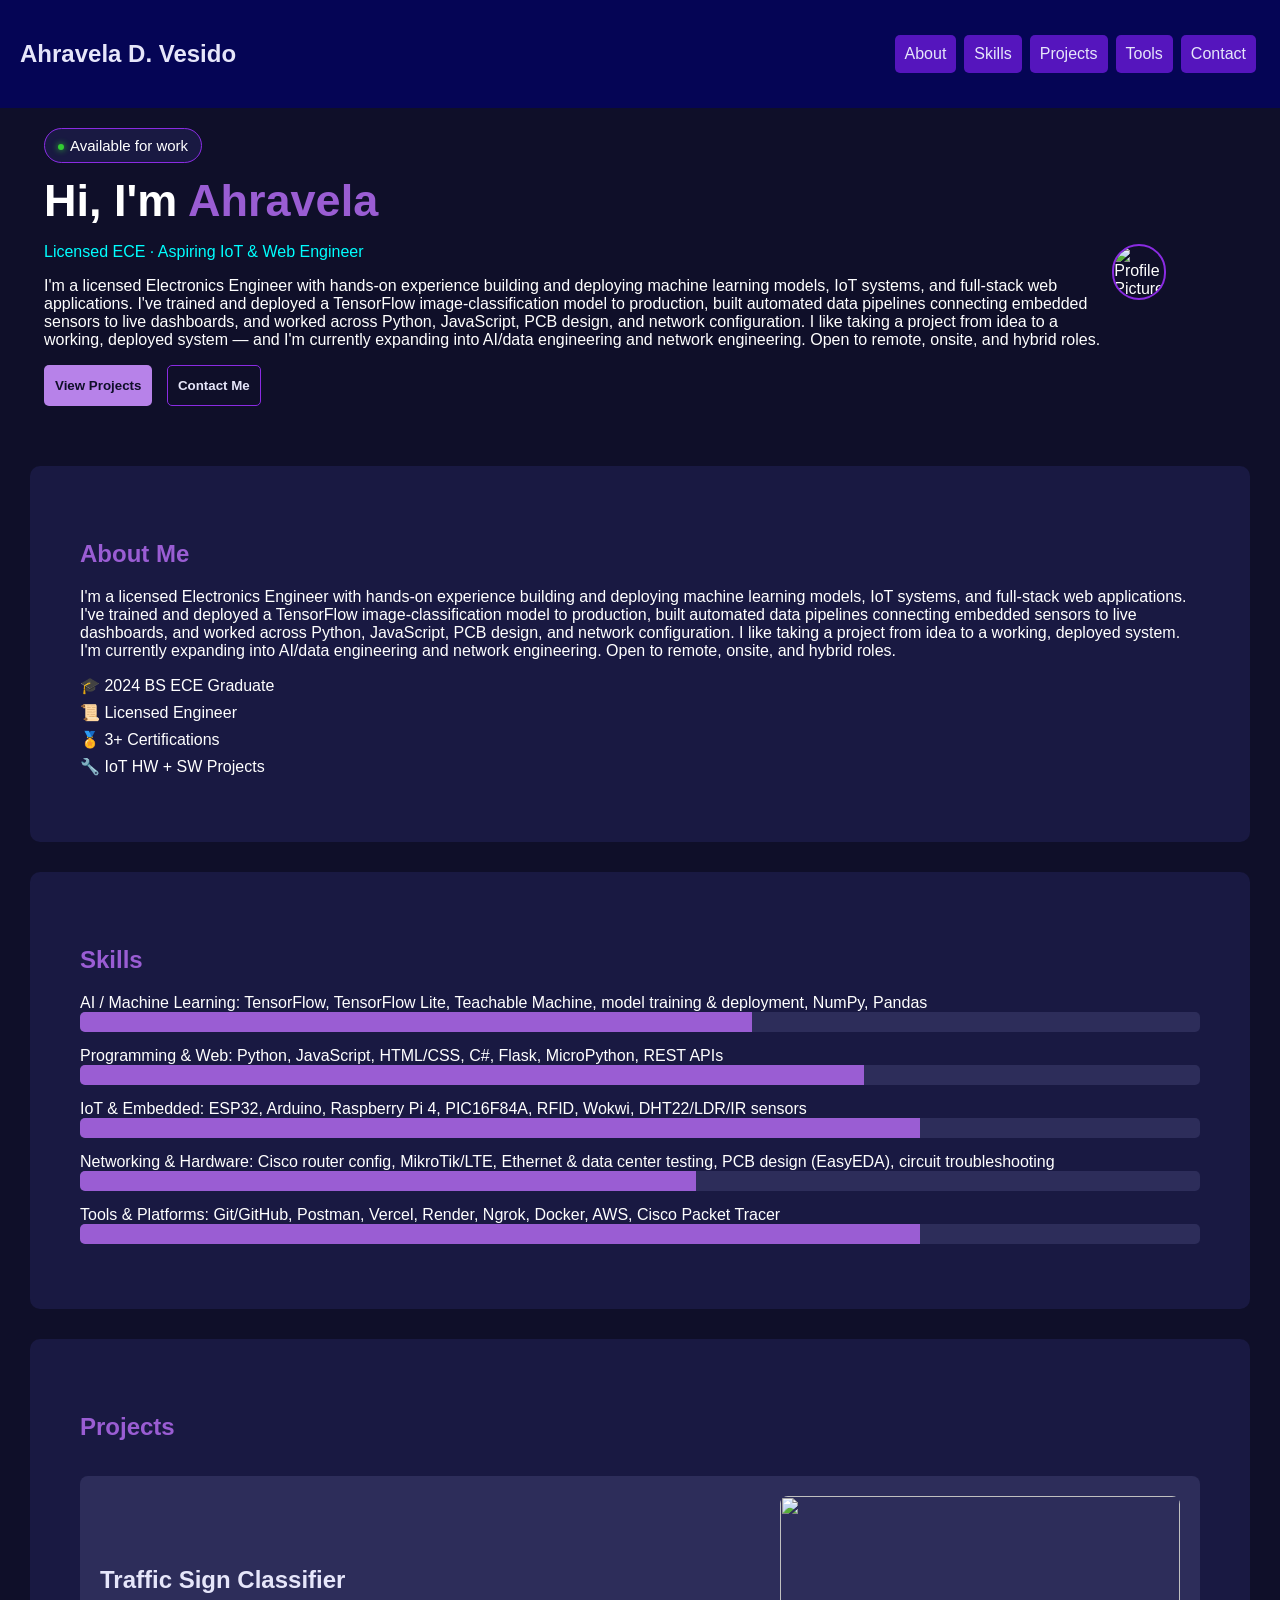
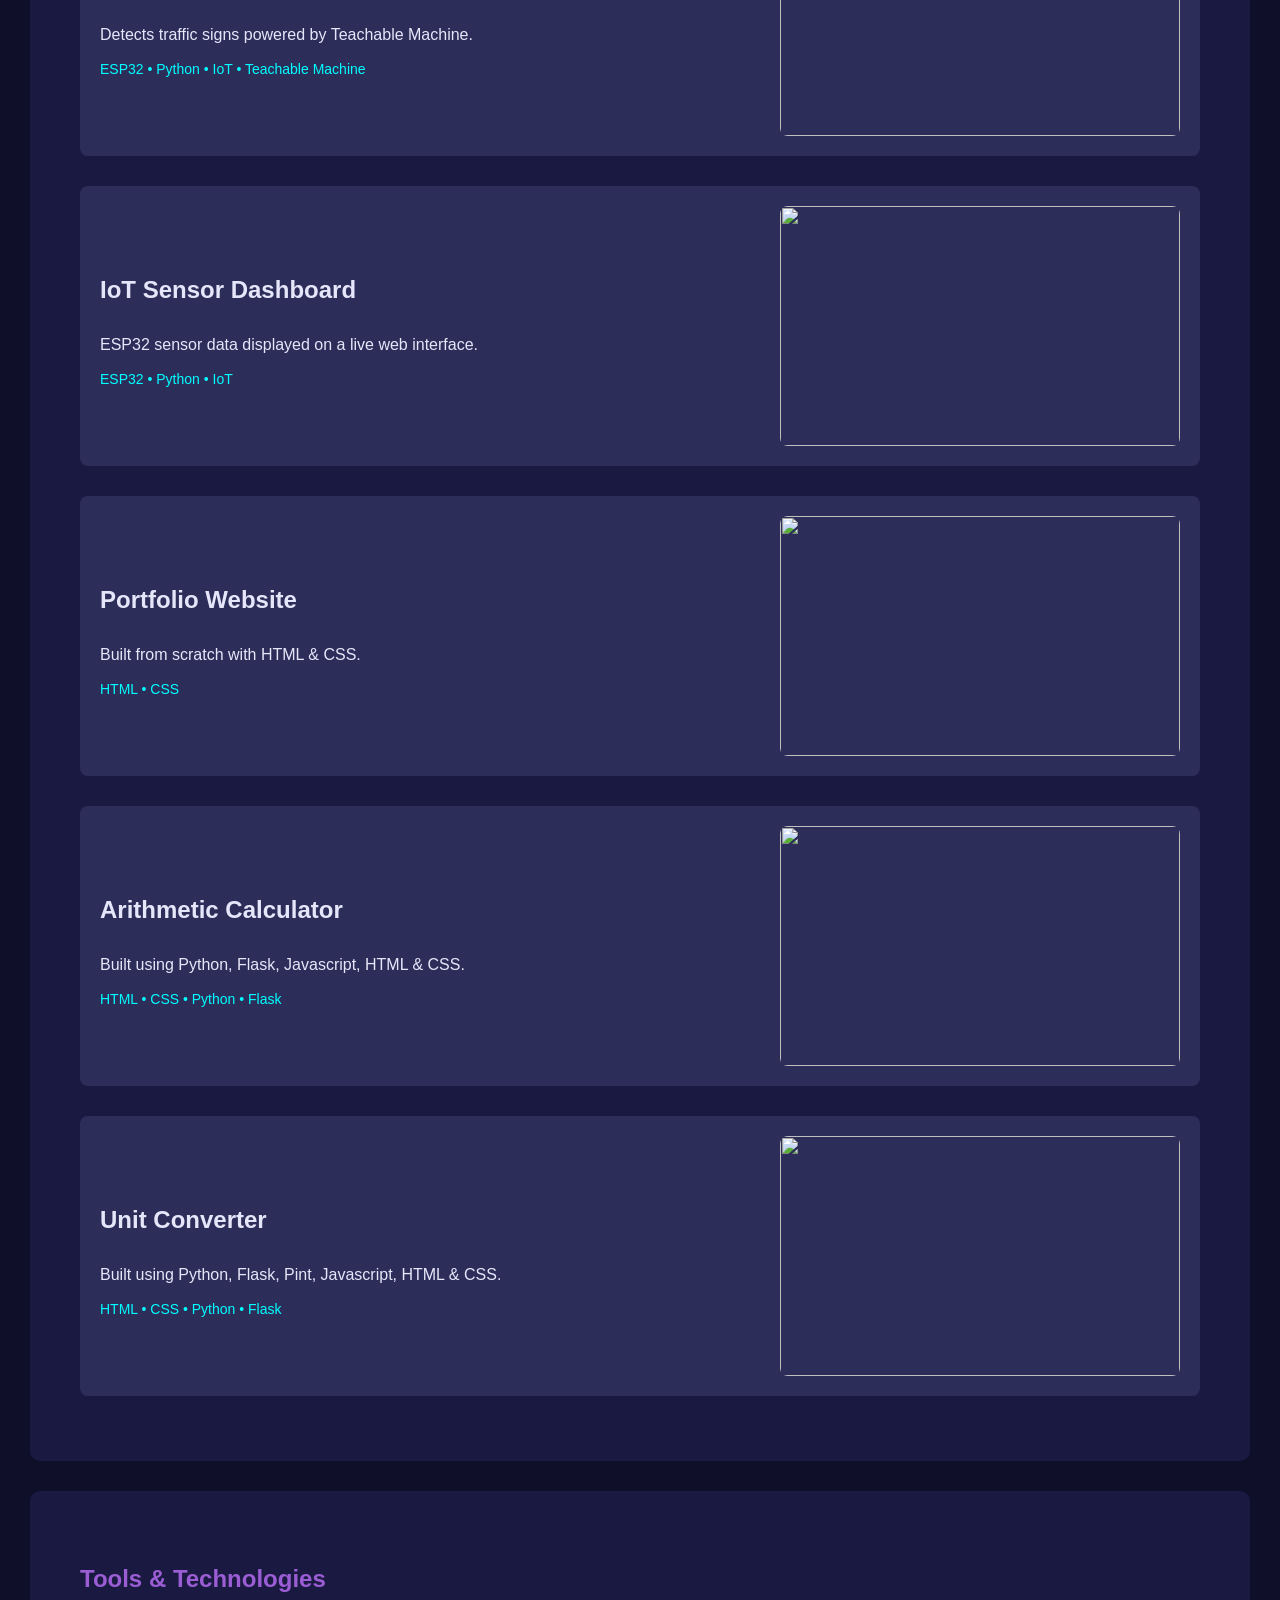
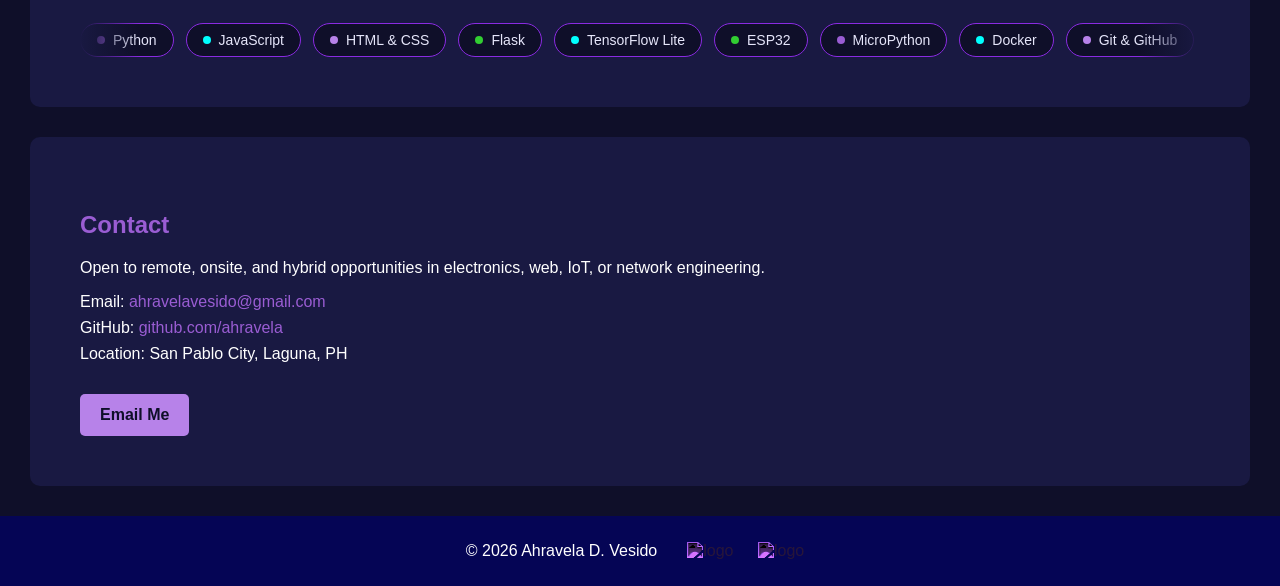
==== index.html @ 0d607591 "Adjust skills and github link" ====
<!DOCTYPE html>
<html lang="en">
<head>
    <title>Ahravela D. Vesido</title>
    <meta charset="UTF-8">
    <meta name="viewport" content="width=device-width, initial-scale=1.0">
    <link rel="stylesheet" href="styles.css">
    
</head>
<body>
    <header>
        <h2>Ahravela D. Vesido</h2>
        <nav class="right">
            <a href="#about">About</a>
            <a href="#skills">Skills</a>
            <a href="#projects">Projects</a>
            <a href="#tools">Tools</a>
            <a href="#contact">Contact</a>
        </nav>
    </header>

    <main>
        <!-- Hero Section -->
        <section class="s1">
            <div class="left-s1">
                <span class="available">Available for work</span>
                <h4>Hi, I'm <span class="me">Ahravela</span></h4>
                <p class="pls1">Licensed ECE &#183 Aspiring IoT & Web Engineer</p>
                <p>I'm a licensed Electronics Engineer with hands-on experience building and deploying machine learning models, IoT systems, and full-stack web applications. I've trained and deployed a TensorFlow image-classification model to production, built automated data pipelines connecting embedded sensors to live dashboards, and worked across Python, JavaScript, PCB design, and network configuration. I like taking a project from idea to a working, deployed system — and I'm currently expanding into AI/data engineering and network engineering. Open to remote, onsite, and hybrid roles.</p>
                <div class="buttons1">
                    <button class="pbutton">View Projects</button>
                    <button class="cbutton" >Contact Me</button>
                </div>
            </div>
            <div class="right-s1">
                <img src="https://i.ibb.co/qbbdmfT/Picsart-25-04-28-18-04-33-724.jpg" alt="Profile Picture">
            </div>
        </section>

        <!-- About Section -->
        <section id="about" class="section-about">
            <h3>About Me</h3>
            <p>I'm a licensed Electronics Engineer with hands-on experience building and deploying machine learning models, IoT systems, and full-stack web applications. I've trained and deployed a TensorFlow image-classification model to production, built automated data pipelines connecting embedded sensors to live dashboards, and worked across Python, JavaScript, PCB design, and network configuration. I like taking a project from idea to a working, deployed system. I'm currently expanding into AI/data engineering and network engineering. Open to remote, onsite, and hybrid roles.</p>
            <ul class="about-stats">
                <li>🎓 2024 BS ECE Graduate</li>
                <li>📜 Licensed Engineer</li>
                <li>🏅 3+ Certifications</li>
                <li>🔧 IoT HW + SW Projects</li>
            </ul>
        </section>

        <!-- Skills Section -->
        <section id="skills" class="section-skill">
            <h3>Skills</h3>
            <div class="skill">
                <span>AI / Machine Learning: TensorFlow, TensorFlow Lite, Teachable Machine, model training & deployment, NumPy, Pandas</span>
                <div class="bar"><div class="fill" style="width:60%"></div></div>
            </div>
            <div class="skill">
                <span>Programming & Web: Python, JavaScript, HTML/CSS, C#, Flask, MicroPython, REST APIs</span>
                <div class="bar"><div class="fill" style="width:70%"></div></div>
            </div>
            <div class="skill">
                <span>IoT & Embedded: ESP32, Arduino, Raspberry Pi 4, PIC16F84A, RFID, Wokwi, DHT22/LDR/IR sensors</span>
                <div class="bar"><div class="fill" style="width:75%"></div></div>
            </div>
            <div class="skill">
                <span>Networking & Hardware: Cisco router config, MikroTik/LTE, Ethernet & data center testing, PCB design (EasyEDA), circuit troubleshooting</span>
                <div class="bar"><div class="fill" style="width:55%"></div></div>
            </div>
            <div class="skill">
                <span>Tools & Platforms: Git/GitHub, Postman, Vercel, Render, Ngrok, Docker, AWS, Cisco Packet Tracer</span>
                <div class="bar"><div class="fill" style="width:75%"></div></div>
            </div>
        </section>

        <!-- Projects Section -->
        <section id="projects" class="section-proj">
            <h3>Projects</h3>
            <div class="project-card">
                <a href="https://traffic-sign-classifier-1-qypn.onrender.com/" class="click">
                    <div class="project-info">
                        <h4>Traffic Sign Classifier</h4>
                        <p>Detects traffic signs powered by Teachable Machine.</p>
                        <span class="tags">ESP32 • Python • IoT • Teachable Machine</span>
                    </div>
                </a>
                <img src="https://i.ibb.co/1YDL4Yxy/traffic.png" alt="">
            </div>

            <div class="project-card">
                <a href="https://iot-environment-dashboard-1ckk.onrender.com/" class="click">
                    <div class="project-info">
                        <h4>IoT Sensor Dashboard</h4>
                        <p>ESP32 sensor data displayed on a live web interface.</p>
                        <span class="tags">ESP32 • Python • IoT</span>
                    </div>
                </a>
                <img src="https://i.ibb.co/gZXG8Fbp/iotdashboa-RD.png" alt="">
            </div>

            <div class="project-card">
                <a href="https://vesido-ahravela-portfolio-pv24co5lq-ahravela-vesidos-projects.vercel.app/" class="click">
                    <div class="project-info">
                        <h4>Portfolio Website</h4>
                        <p>Built from scratch with HTML & CSS.</p>
                        <span class="tags">HTML • CSS</span>
                    </div>
                </a>
                <img src="https://i.ibb.co/Rk465dy4/portfolio.png" alt="">
            </div>

            <div class="project-card">
                <a href="https://arithmetic-calculator-rd6u.onrender.com/" class="click">
                    <div class="project-info">
                        <h4>Arithmetic Calculator</h4>
                        <p>Built using Python, Flask, Javascript, HTML & CSS.</p>
                        <span class="tags">HTML • CSS • Python • Flask</span>
                    </div>
                </a>
                <img src="https://i.ibb.co/5W3HPKLK/arithmetic1.png" alt="">
            </div>

            <div class="project-card">
                <a href="https://unit-converter-b17d.onrender.com/" class="click">
                    <div class="project-info">
                        <h4>Unit Converter</h4>
                        <p>Built using Python, Flask, Pint, Javascript, HTML & CSS.</p>
                        <span class="tags">HTML • CSS • Python • Flask</span>
                    </div>
                </a>
                <img src="https://i.ibb.co/Y7Bz3z9N/unitconv.png" alt="">
            </div>
        </section>

        <!--Tools Section-->
        <section id="tools" class="section-tools">
            <h3>Tools & Technologies</h3>
            <div class="track-wrapper">
                <div class="track" id="toolTrack"></div>
            </div>
        </section>

        <!-- Contact Section -->
        <section id="contact" class="section-contact">
            <h3>Contact</h3>
            <p>Open to remote, onsite, and hybrid opportunities in electronics, web, IoT, or network engineering.</p>
            <ul class="contact-info">
                <li>Email: <a href="mailto:ahravelavesido@gmail.com">ahravelavesido@gmail.com</a></li>
                <li>GitHub: <a href="https://github.com/AhravelaVesido">github.com/ahravela</a></li>
                <li>Location: San Pablo City, Laguna, PH</li>
            </ul>

            <!-- Direct Email Button -->
            <a href="mailto:ahravelavesido@gmail.com" class="email-button">Email Me</a>
        </section>

    </main>

    <footer>
        <p>© 2026 Ahravela D. Vesido</p>
        <div class="socials">
            <a href="https://github.com/AhravelaVesido">
                <img src="https://cdn.brandfetch.io/idZAyF9rlg/theme/dark/symbol.svg?c=1bxid64Mup7aczewSAYMX&t=1779162684348" 
                class="logo" alt="logo">
            </a>
            <a href="https://www.linkedin.com/in/ahravela-vesido/">
                <img src="https://cdn.brandfetch.io/idJFz6sAsl/theme/dark/idtEseDv1X.svg?c=1bxid64Mup7aczewSAYMX&t=1740370996685" 
                class="logo" alt="logo">
            </a>
            
        </div>
    </footer>
    <script src="script.js"></script>
</body>
</html>
---- styles.css ----
/* Global */
body {
  margin: 0;
  font-family: Arial, sans-serif;
  background-color: rgb(15, 15, 41);
  color: white;
}

html {
  scroll-behavior: smooth;
}

/* Header */
header {
  display: flex;
  position: sticky;
  top: 0;
  z-index: 100;
  justify-content: space-between;
  align-items: center;
  background-color: rgb(5, 5, 85);
  color: lavender;
}

header h2 {
  padding: 20px;
}

.right {
  display: flex;
  justify-content: space-between;
  align-items: center;
  margin-right: 20px;
}

.right a {
  text-decoration: none;
  color: lavender;
  padding: 10px;
  margin: 2px 4px;
  background-color: rgb(85, 21, 189);
  border-radius: 5px;
  cursor: pointer;
  transition:
    background-color 0.15s,
    opacity 0.15s;
}

.right a:hover {
  background-color: rgb(127, 67, 223);
}

.right a:active {
  opacity: 0.5;
}

/* Hero Section */
.s1 {
  display: flex;
  flex-direction: row;
  justify-content: space-between;
  align-items: center;
  padding: 14px;
  background-color: rgb(15, 15, 41);
  color: white;
  min-height: 300px;
}

.left-s1 {
  padding-left: 30px;
}

.available {
  background-color: rgb(25, 25, 66);
  padding: 8px 13px;
  border-radius: 18px;
  border: 1px solid blueviolet;
  font-size: 15px;
}

.available::before {
  content: "";
  display: inline-block;
  width: 6px;
  height: 6px;
  margin-right: 6px;
  vertical-align: middle;
  background-color: limegreen;
  border-radius: 50%;
  box-shadow: 0 0 6px limegreen;
}

.left-s1 h4 {
  font-size: 45px;
  margin-top: 20px;
  margin-bottom: 10px;
}

.me {
  color: rgb(154, 93, 211);
}

.pls1 {
  color: aqua;
}

.right-s1 img {
  height: 160px;
  width: 156px;
  object-fit: cover;
  border: 2px solid blueviolet;
  border-radius: 80px;
  margin-right: 100px;
}

.buttons1 .pbutton,
.buttons1 .cbutton {
  padding: 12px 10px;
  border-radius: 5px;
  font-weight: bold;
  cursor: pointer;
  transition:
    background-color 0.15s,
    opacity 0.15s,
    box-shadow 0.3s ease;
}

.buttons1 .pbutton {
  background-color: rgb(183, 130, 233);
  color: rgb(15, 15, 41);
  border: 1px solid transparent;
}

.buttons1 .pbutton:hover {
  background-color: rgb(15, 15, 41);
  color: lavender;
  border: 1px solid blueviolet;
  box-shadow: 0 0 10px rgba(154, 93, 211, 0.7);
}

.buttons1 .cbutton {
  background-color: rgb(15, 15, 41);
  color: lavender;
  margin-left: 10px;
  border: 1px solid blueviolet;
}

.buttons1 .cbutton:hover {
  background-color: rgb(183, 130, 233);
  color: rgb(15, 15, 41);
  border: 1px solid transparent;
  box-shadow: 0 0 10px rgba(154, 93, 211, 0.7);
}

/* Generic Section Styling */
.section-about,
.section-skill,
.section-proj,
.section-tools,
.section-contact {
  padding: 50px;
  background-color: rgb(25, 25, 66);
  margin: 30px;
  border-radius: 10px;
}

.section-about h3,
.section-skill h3,
.section-proj h3,
.section-tools h3,
.section-contact h3 {
  color: rgb(154, 93, 211);
  margin-bottom: 20px;
  font-size: 24px;
}

/* About */
.about-stats {
  list-style: none;
  padding: 0;
}

.about-stats li {
  margin: 8px 0;
}

/* Skills */
.skill {
  margin: 15px 0;
}

.bar {
  background-color: rgb(45, 45, 90);
  border-radius: 5px;
  overflow: hidden;
  height: 20px;
}

.fill {
  background-color: rgb(154, 93, 211);
  height: 100%;
  transition:
    width 1s ease-in-out,
    background-color 0.3s ease;
}

.skill:hover .fill {
  background-color: aqua;
}

/* Projects */
.section-proj {
  display: flex;
  flex-direction: column;
  align-items: stretch;
}

h4 {
  font-size: 24px;
}

.project-card {
  display: flex;
  justify-content: space-between;
  align-items: center;
  background-color: rgb(45, 45, 90);
  padding: 20px;
  margin: 15px 0;
  border-radius: 8px;
  transition:
    transform 0.3s ease,
    box-shadow 0.3s ease;
}

.project-card:hover {
  transform: translateY(-5px);
  box-shadow: 0 4px 12px rgba(154, 93, 211, 0.5);
}

.project-card a.click {
  display: flex;
  flex-direction: row;
  align-items: center;
  justify-content: space-around;
  width: 100%;
}

.project-info {
  flex: 1;
  padding-right: 20px;
  padding-bottom: 20px;
}

.project-card img {
  width: 400px;
  height: 240px;
  object-fit: cover;
  border-radius: 8px;
  flex-shrink: 0;
  transition:
    transform 0.3s,
    filter 0.3s ease;
}

.project-card img:hover {
  transform: scale(1.05);
  filter: blur(5px);
}

.tags {
  font-size: 14px;
  color: aqua;
}

.click {
  text-decoration: none;
  color: lavender;
}

/* Tools */
.section-tools {
  background-color: rgb(25, 25, 66);
  border-radius: 10px;
}

.section-tools h3 {
  color: rgb(154, 93, 211);
  margin-bottom: 30px;
}

.track-wrapper {
  overflow: hidden;
  position: relative;
}

.track-wrapper::before,
.track-wrapper::after {
  content: "";
  position: absolute;
  top: 0;
  bottom: 0;
  width: 60px;
  z-index: 2;
  pointer-events: none;
}

.track-wrapper::before {
  left: 0;
  background: linear-gradient(to right, rgb(25, 25, 66), transparent);
}

.track-wrapper::after {
  right: 0;
  background: linear-gradient(to left, rgb(25, 25, 66), transparent);
}

.track {
  display: flex;
  gap: 12px;
  width: max-content;
  animation: scroll 28s linear infinite;
}

.track:hover {
  animation-play-state: paused;
}

@keyframes scroll {
  from {
    transform: translateX(0);
  }
  to {
    transform: translateX(-50%);
  }
}

.tool-chip {
  display: flex;
  align-items: center;
  gap: 8px;
  padding: 8px 16px;
  border-radius: 20px;
  border: 1px solid blueviolet;
  background-color: rgb(15, 15, 41);
  white-space: nowrap;
  font-size: 14px;
  color: lavender;
  cursor: default;
  transition: background-color 0.2s;
}

.tool-chip:hover {
  background-color: rgb(45, 45, 90);
}

.dot {
  width: 8px;
  height: 8px;
  border-radius: 50%;
  flex-shrink: 0;
}

/* Contact */
.contact-info {
  list-style: none;
  padding: 0;
}

.contact-info li {
  margin: 8px 0;
}

.contact-form {
  display: flex;
  flex-direction: column;
  margin-top: 20px;
}

.contact-form input,
.contact-form textarea {
  margin: 8px 0;
  padding: 10px;
  border-radius: 5px;
  border: none;
}

.contact-form button {
  background-color: rgb(183, 130, 233);
  color: rgb(15, 15, 41);
  padding: 12px;
  border: none;
  border-radius: 5px;
  font-weight: bold;
  cursor: pointer;
  transition: background-color 0.3s ease;
}

.contact-form button:hover {
  background-color: rgb(127, 67, 223);
  color: white;
}

.email-button {
  display: inline-block;
  background-color: rgb(183, 130, 233);
  color: rgb(15, 15, 41);
  padding: 12px 20px;
  margin-top: 15px;
  border-radius: 5px;
  font-weight: bold;
  text-decoration: none;
  transition:
    background-color 0.3s ease,
    box-shadow 0.3s ease;
}

.email-button:hover {
  background-color: rgb(127, 67, 223);
  color: white;
  box-shadow: 0 0 10px rgba(154, 93, 211, 0.7);
}

/* Footer */
footer {
  display: flex;
  text-align: center;
  align-items: center;
  justify-content: center;
  padding: 10px 20px;
  gap: 20px;
  background-color: rgb(5, 5, 85);
}

footer .socials a {
  margin: 0 10px;
  color: lavender;
  text-decoration: none;
}

.logo {
  width: 30px;
  height: auto;
  filter: invert(1) sepia(1) saturate(5) hue-rotate(230deg);
  transition: filter 0.3s ease;
}

.logo path:hover {
  fill: aqua;
}

/* Responsive Design */
@media (max-width: 1024px) {
  .s1 {
    flex-direction: column;
    text-align: center;
    height: auto;
    padding: 30px 20px;
  }

  .right-s1 img {
    margin: 20px 0;
    margin-right: 0; /* removes the 100px right margin */
  }

  .buttons1 {
    display: flex;
    justify-content: center;
    gap: 10px;
  }

  .left-s1 {
    padding-left: 0; /* removes left offset when centered */
  }
}

@media (max-width: 768px) {
  .project-card {
    flex-direction: column;
    align-items: center; /* centers both text and image */
  }

  .project-card a.click {
    flex-direction: column;
    align-items: center; /* centers the link content too */
    width: 100%;
  }

  .project-info {
    text-align: center; /* centers the title, description, tags */
    padding-right: 0; /* removes the desktop right padding */
    padding-bottom: 10px;
  }

  .project-card img {
    width: 100%;
    height: auto;
    margin-top: 10px;
  }
}

@media (max-width: 480px) {
  header {
    flex-direction: column; /* stack name and nav vertically */
    padding: 10px 0;
  }

  header h2 {
    padding: 10px; /* reduce the 20px padding */
    font-size: 18px; /* shrink the name text */
  }

  .right {
    flex-wrap: wrap;
    justify-content: center;
    margin: 0 0 10px 0;
    gap: 6px;
  }

  .right a {
    padding: 6px 8px; /* smaller nav buttons */
    font-size: 13px;
  }

  .left-s1 h4 {
    font-size: 28px;
  }

  .right-s1 img {
    width: 120px;
    height: 120px;
  }

  .buttons1 {
    flex-direction: column;
    align-items: center;
  }

  .buttons1 .pbutton,
  .buttons1 .cbutton {
    width: 100%;
    margin: 6px 0;
  }

  .buttons1 .cbutton {
    margin-left: 0;
  }

  footer {
    flex-direction: column;
    gap: 10px;
  }
}

/* Global link styles - outside media query */
a {
  color: rgb(154, 93, 211);
  text-decoration: none;
}

a:hover {
  color: aqua;
}

footer .socials a:hover {
  color: lavender;
}

.logo:hover {
  filter: invert(1) sepia(1) saturate(5) hue-rotate(180deg);
}
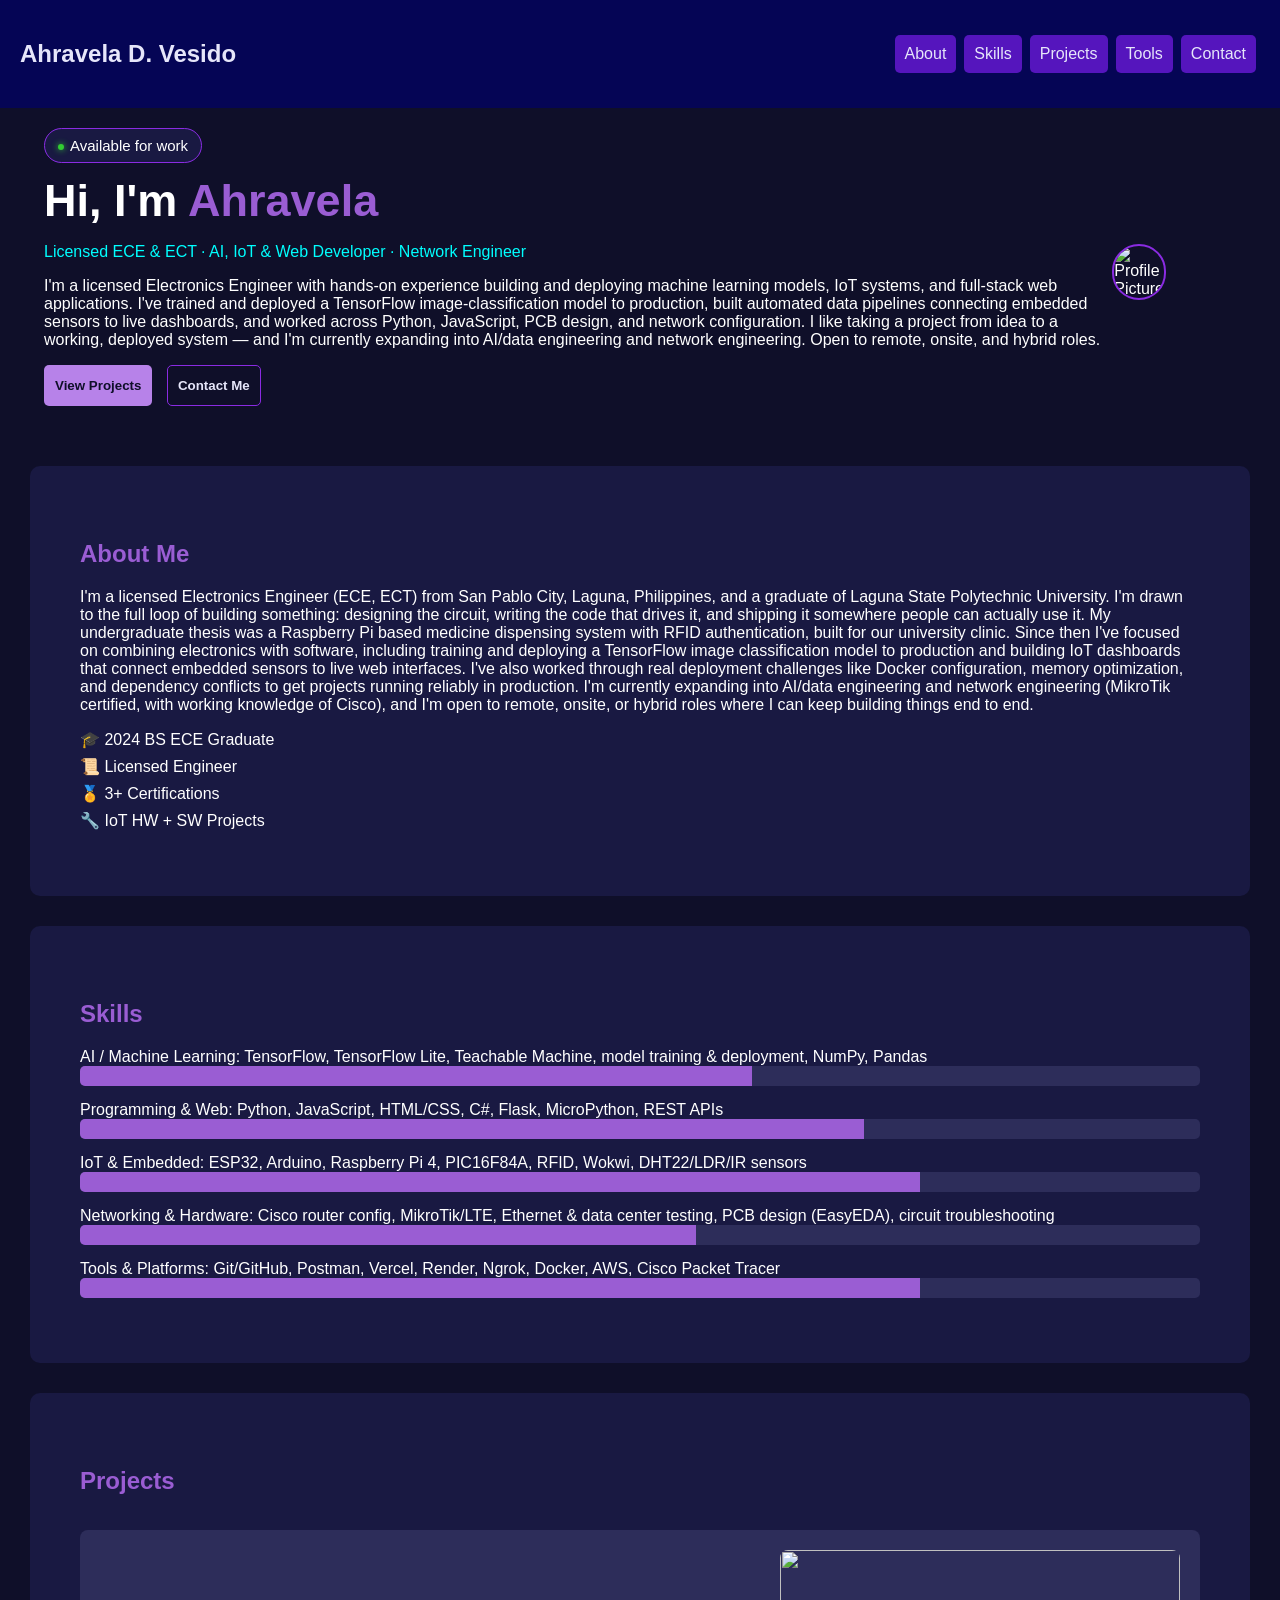
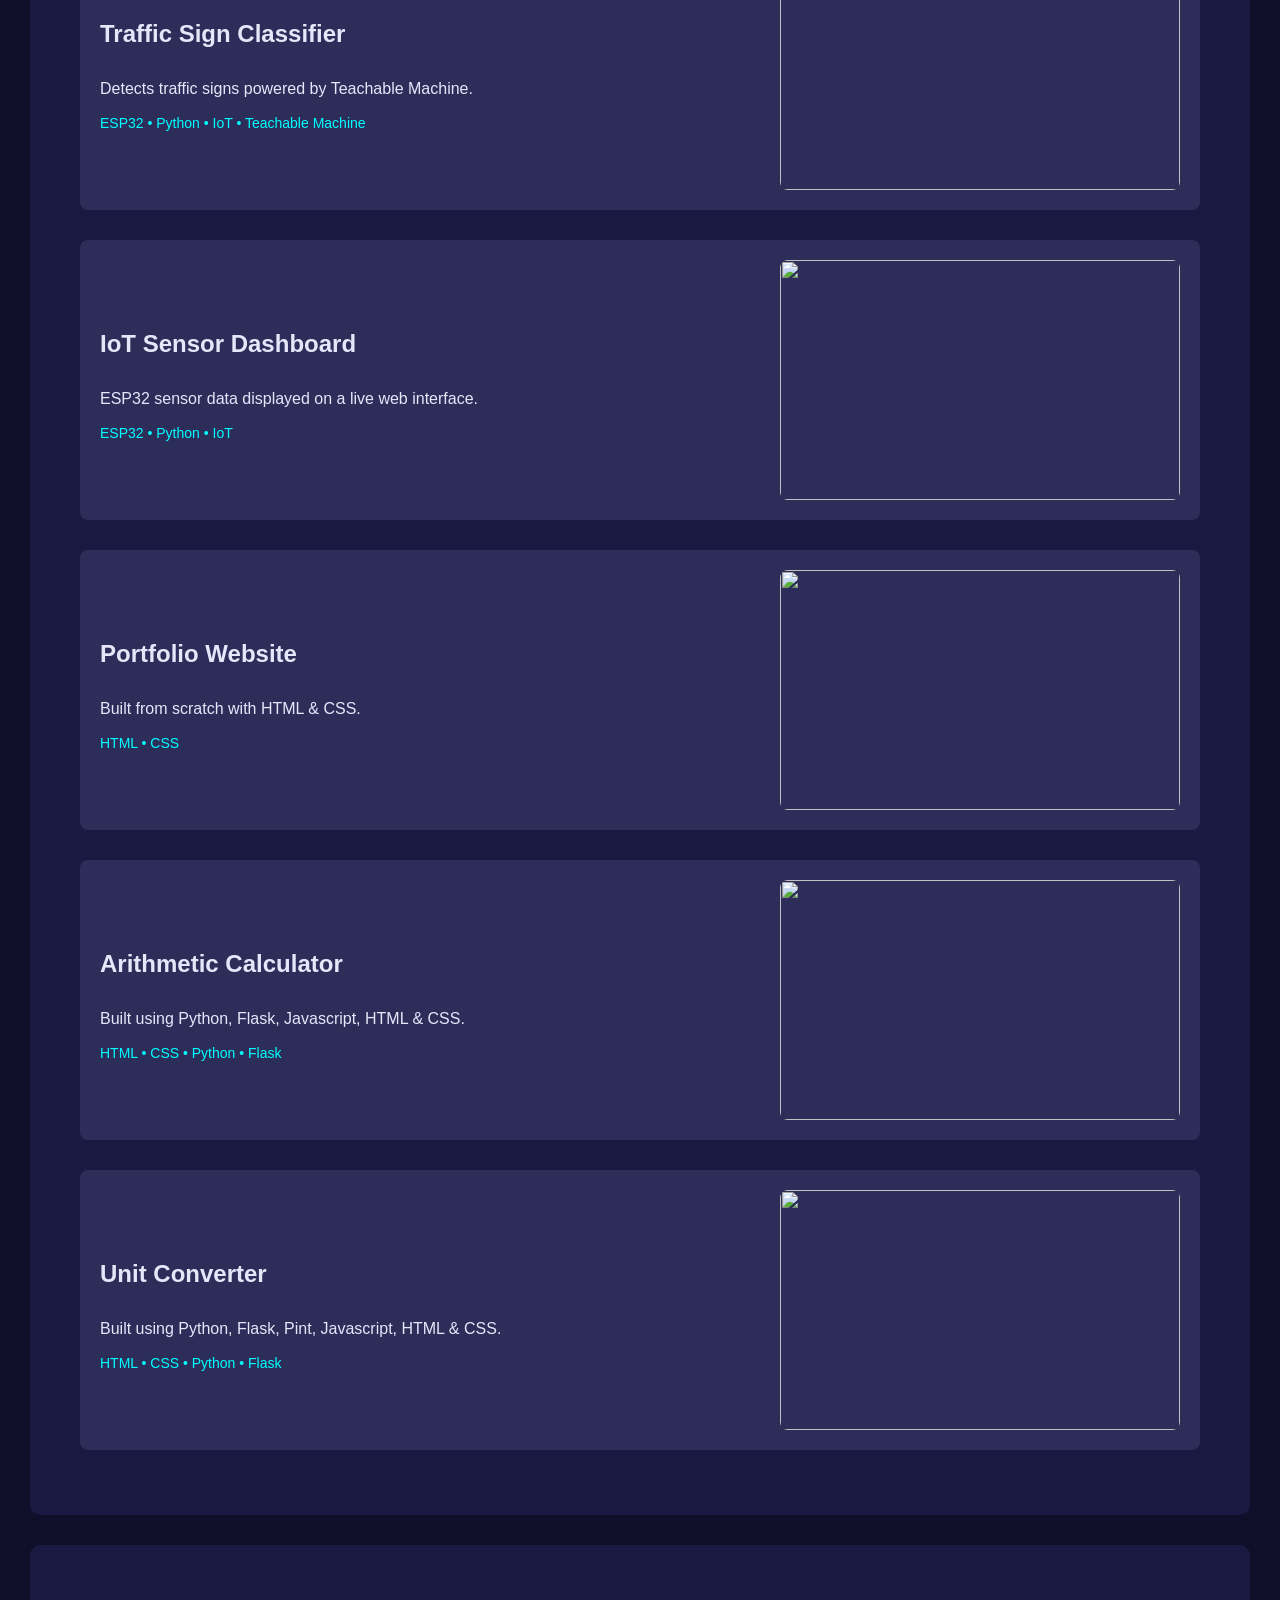
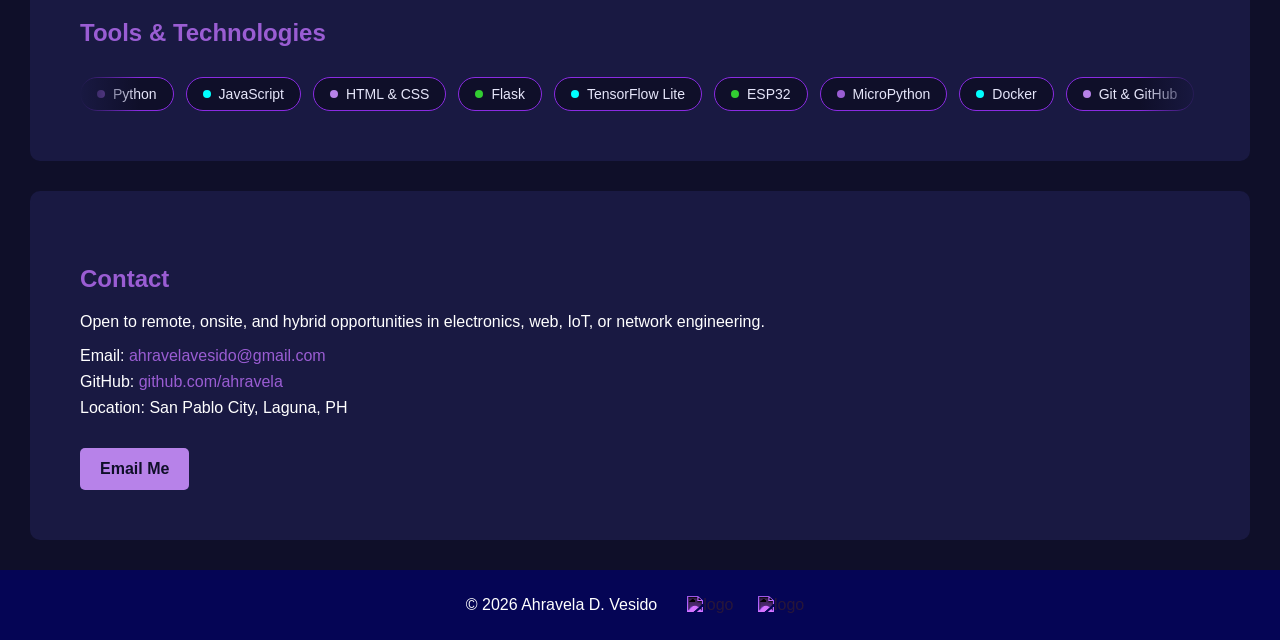
==== commit 997bbb92: "Adjust about me" ====
--- a/index.html
+++ b/index.html
@@ -25,7 +25,7 @@
             <div class="left-s1">
                 <span class="available">Available for work</span>
                 <h4>Hi, I'm <span class="me">Ahravela</span></h4>
-                <p class="pls1">Licensed ECE &#183 Aspiring IoT & Web Engineer</p>
+                <p class="pls1">Licensed ECE  & ECT &#183 AI, IoT & Web Developer &#183 Network Engineer</p>
                 <p>I'm a licensed Electronics Engineer with hands-on experience building and deploying machine learning models, IoT systems, and full-stack web applications. I've trained and deployed a TensorFlow image-classification model to production, built automated data pipelines connecting embedded sensors to live dashboards, and worked across Python, JavaScript, PCB design, and network configuration. I like taking a project from idea to a working, deployed system — and I'm currently expanding into AI/data engineering and network engineering. Open to remote, onsite, and hybrid roles.</p>
                 <div class="buttons1">
                     <button class="pbutton">View Projects</button>
@@ -40,7 +40,9 @@
         <!-- About Section -->
         <section id="about" class="section-about">
             <h3>About Me</h3>
-            <p>I'm a licensed Electronics Engineer with hands-on experience building and deploying machine learning models, IoT systems, and full-stack web applications. I've trained and deployed a TensorFlow image-classification model to production, built automated data pipelines connecting embedded sensors to live dashboards, and worked across Python, JavaScript, PCB design, and network configuration. I like taking a project from idea to a working, deployed system. I'm currently expanding into AI/data engineering and network engineering. Open to remote, onsite, and hybrid roles.</p>
+            <p>I'm a licensed Electronics Engineer (ECE, ECT) from San Pablo City, Laguna, Philippines, and a graduate of Laguna State Polytechnic University. I'm drawn to the full loop of building something: designing the circuit, writing the code that drives it, and shipping it somewhere people can actually use it.
+My undergraduate thesis was a Raspberry Pi based medicine dispensing system with RFID authentication, built for our university clinic. Since then I've focused on combining electronics with software, including training and deploying a TensorFlow image classification model to production and building IoT dashboards that connect embedded sensors to live web interfaces. I've also worked through real deployment challenges like Docker configuration, memory optimization, and dependency conflicts to get projects running reliably in production.
+I'm currently expanding into AI/data engineering and network engineering (MikroTik certified, with working knowledge of Cisco), and I'm open to remote, onsite, or hybrid roles where I can keep building things end to end.</p>
             <ul class="about-stats">
                 <li>🎓 2024 BS ECE Graduate</li>
                 <li>📜 Licensed Engineer</li>
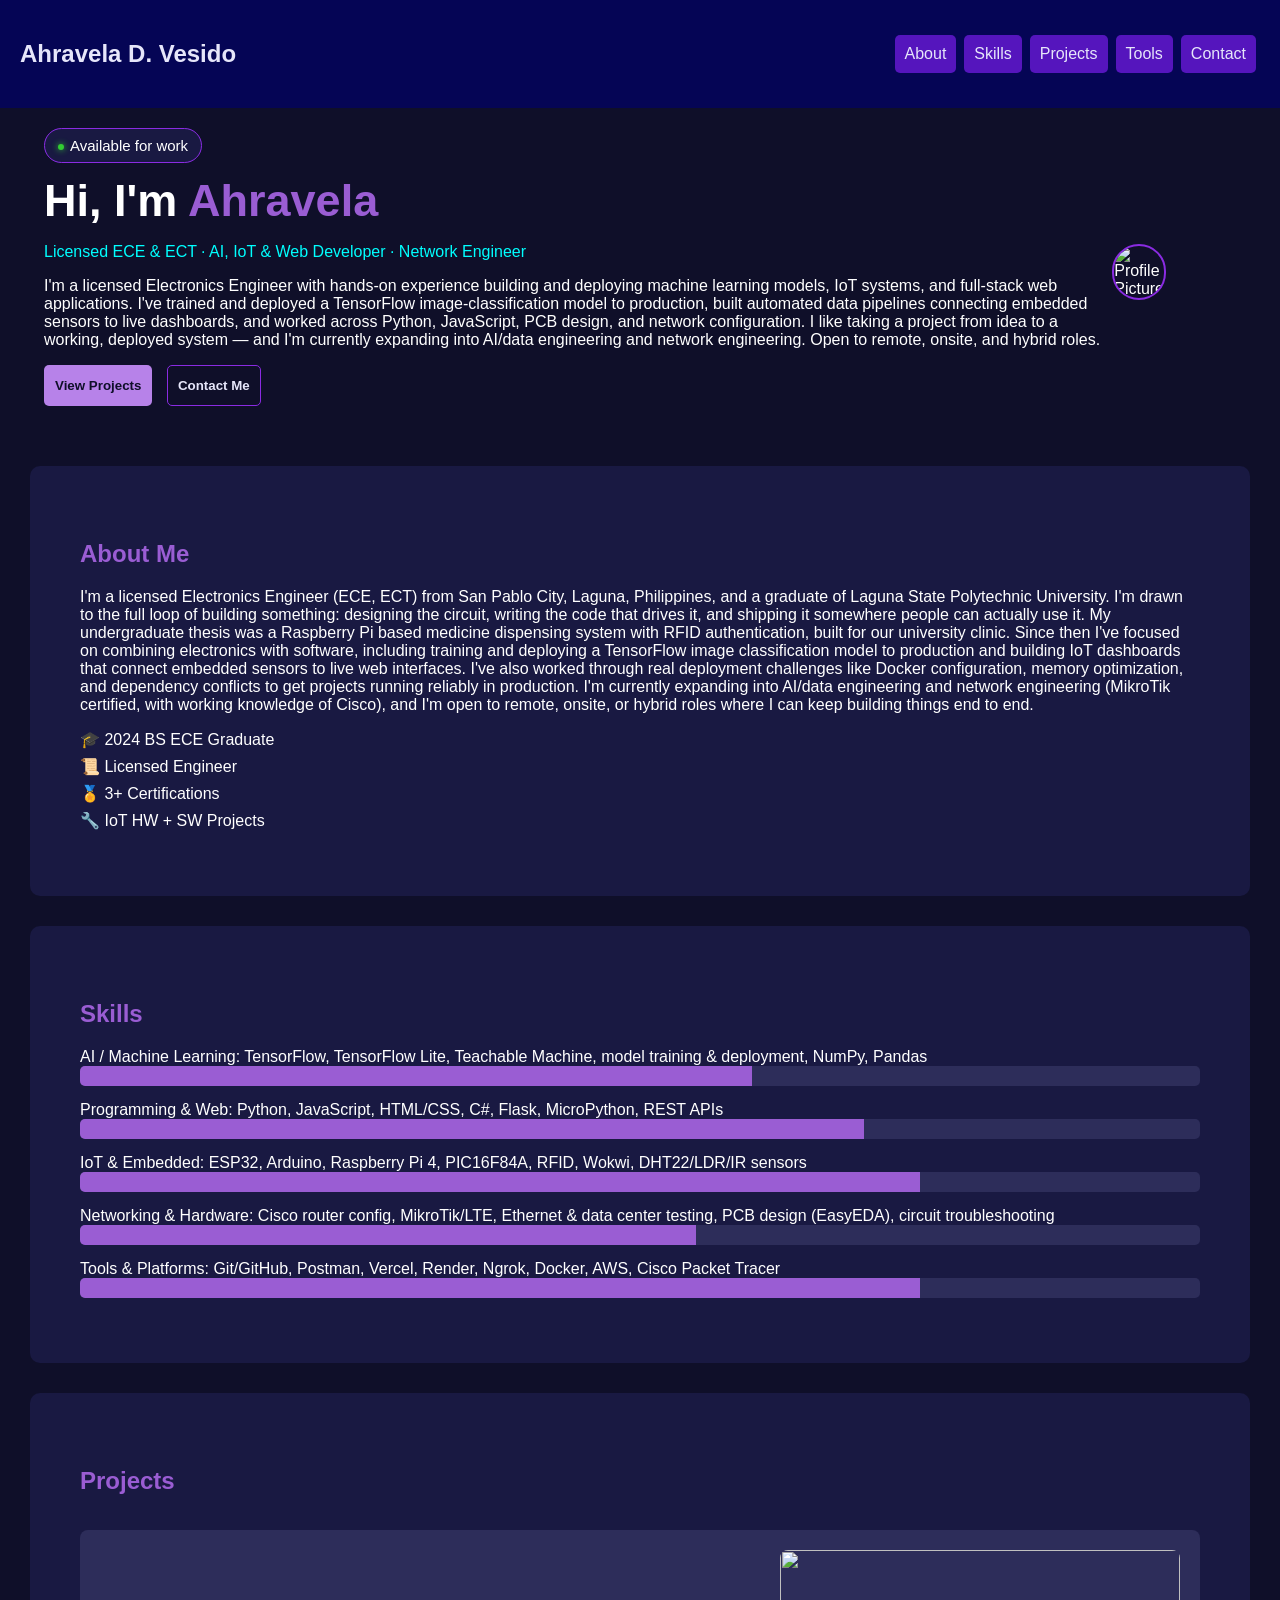
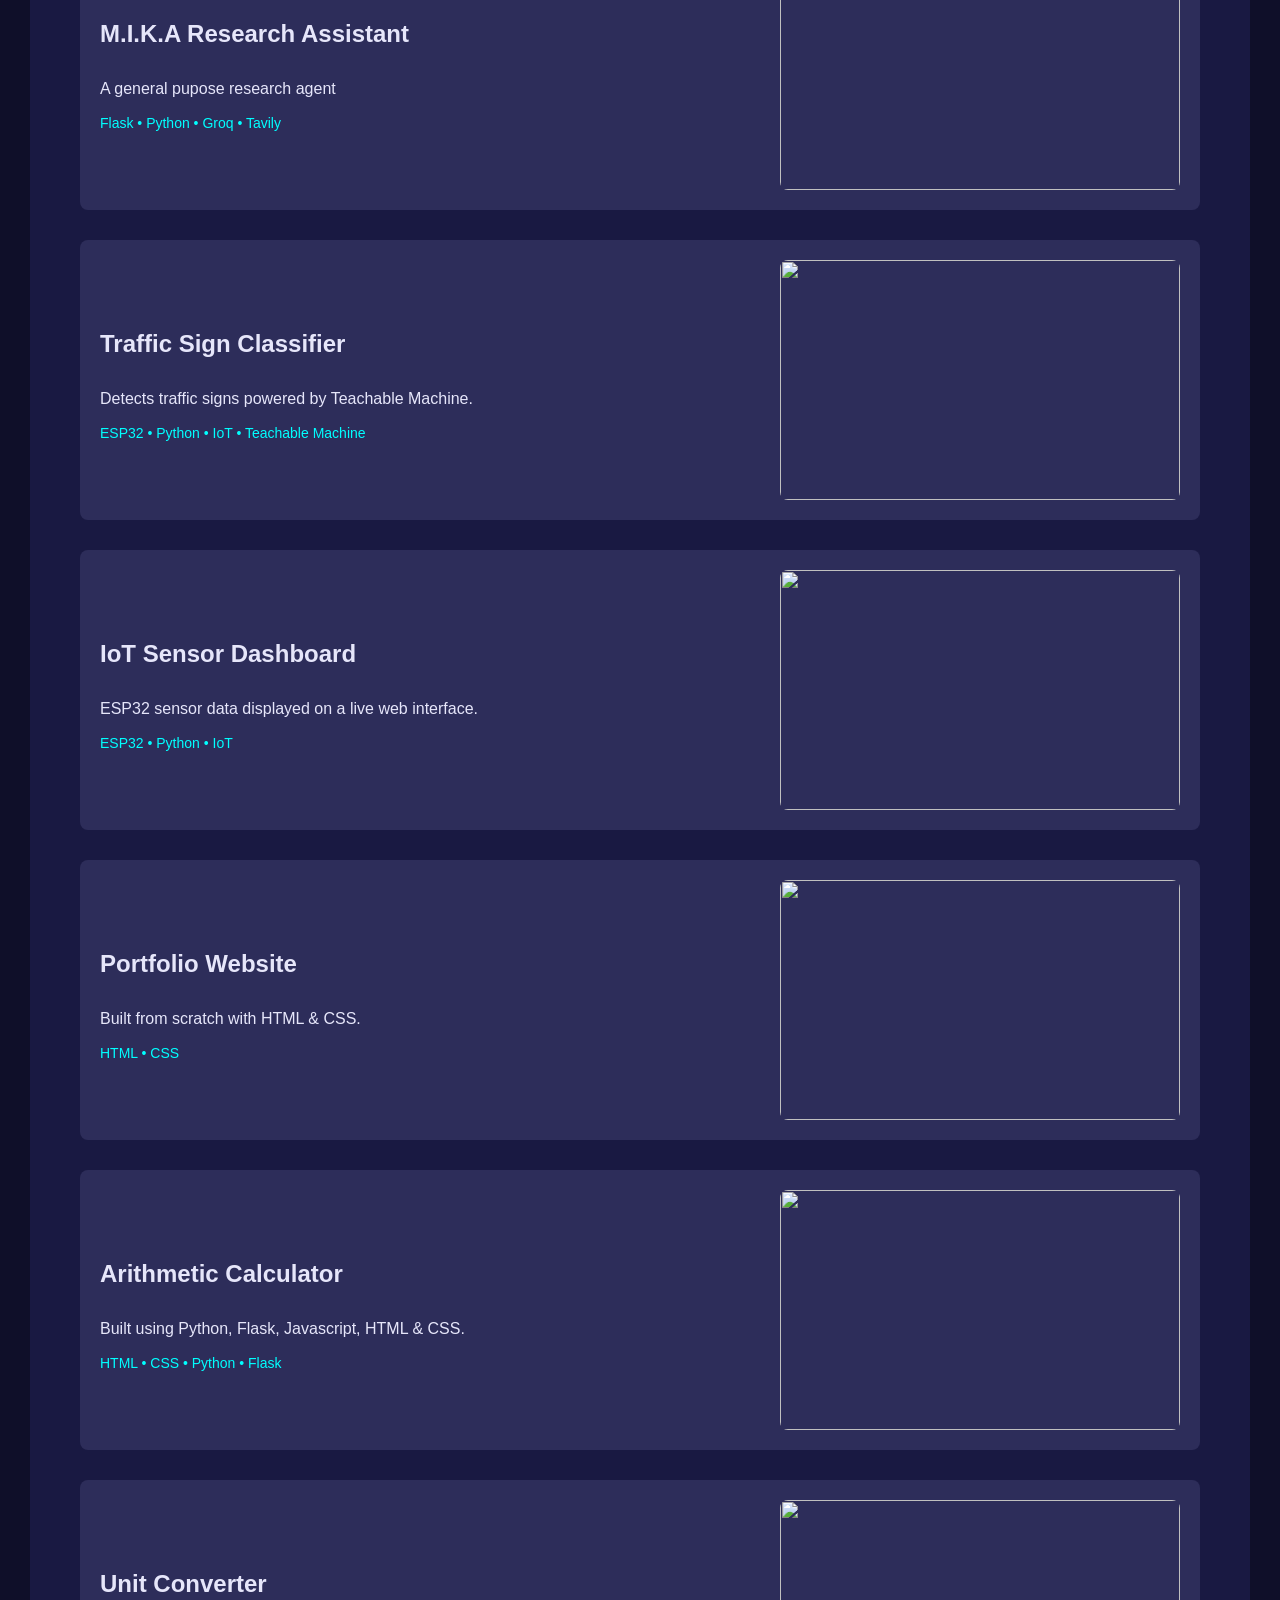
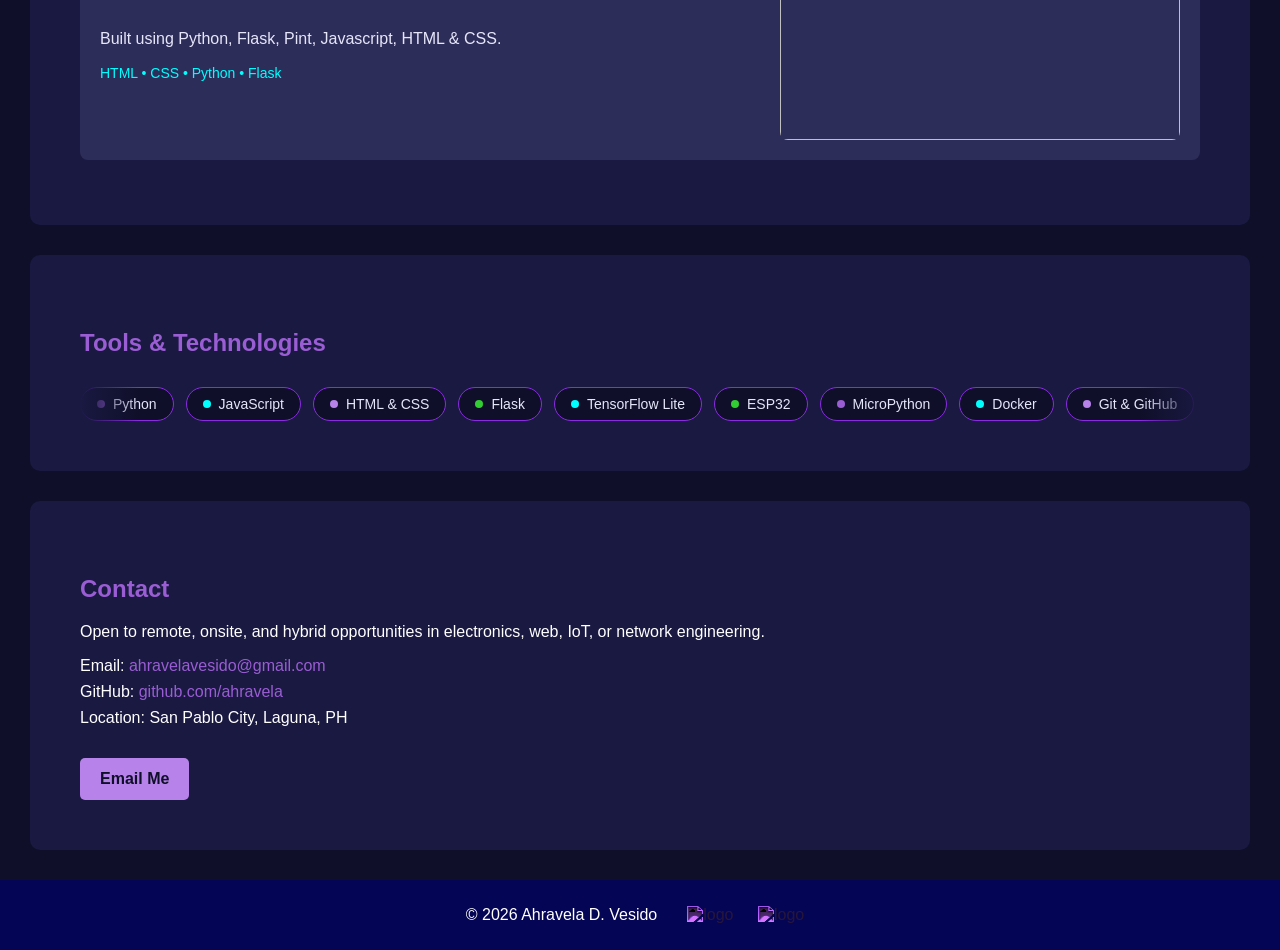
==== commit ca9c2e8e: "Updating projects" ====
--- a/index.html
+++ b/index.html
@@ -79,6 +79,16 @@
         <!-- Projects Section -->
         <section id="projects" class="section-proj">
             <h3>Projects</h3>
+            <div class="project-card">
+                <a href="https://m-i-k-a-research-assistant.onrender.com/" class="click">
+                    <div class="project-info">
+                        <h4>M.I.K.A Research Assistant</h4>
+                        <p>A general pupose research agent</p>
+                        <span class="tags">Flask • Python • Groq • Tavily</span>
+                    </div>
+                </a>
+                <img src="https://i.ibb.co/1YDL4Yxy/traffic.png" alt="">
+            </div>
             <div class="project-card">
                 <a href="https://traffic-sign-classifier-1-qypn.onrender.com/" class="click">
                     <div class="project-info">
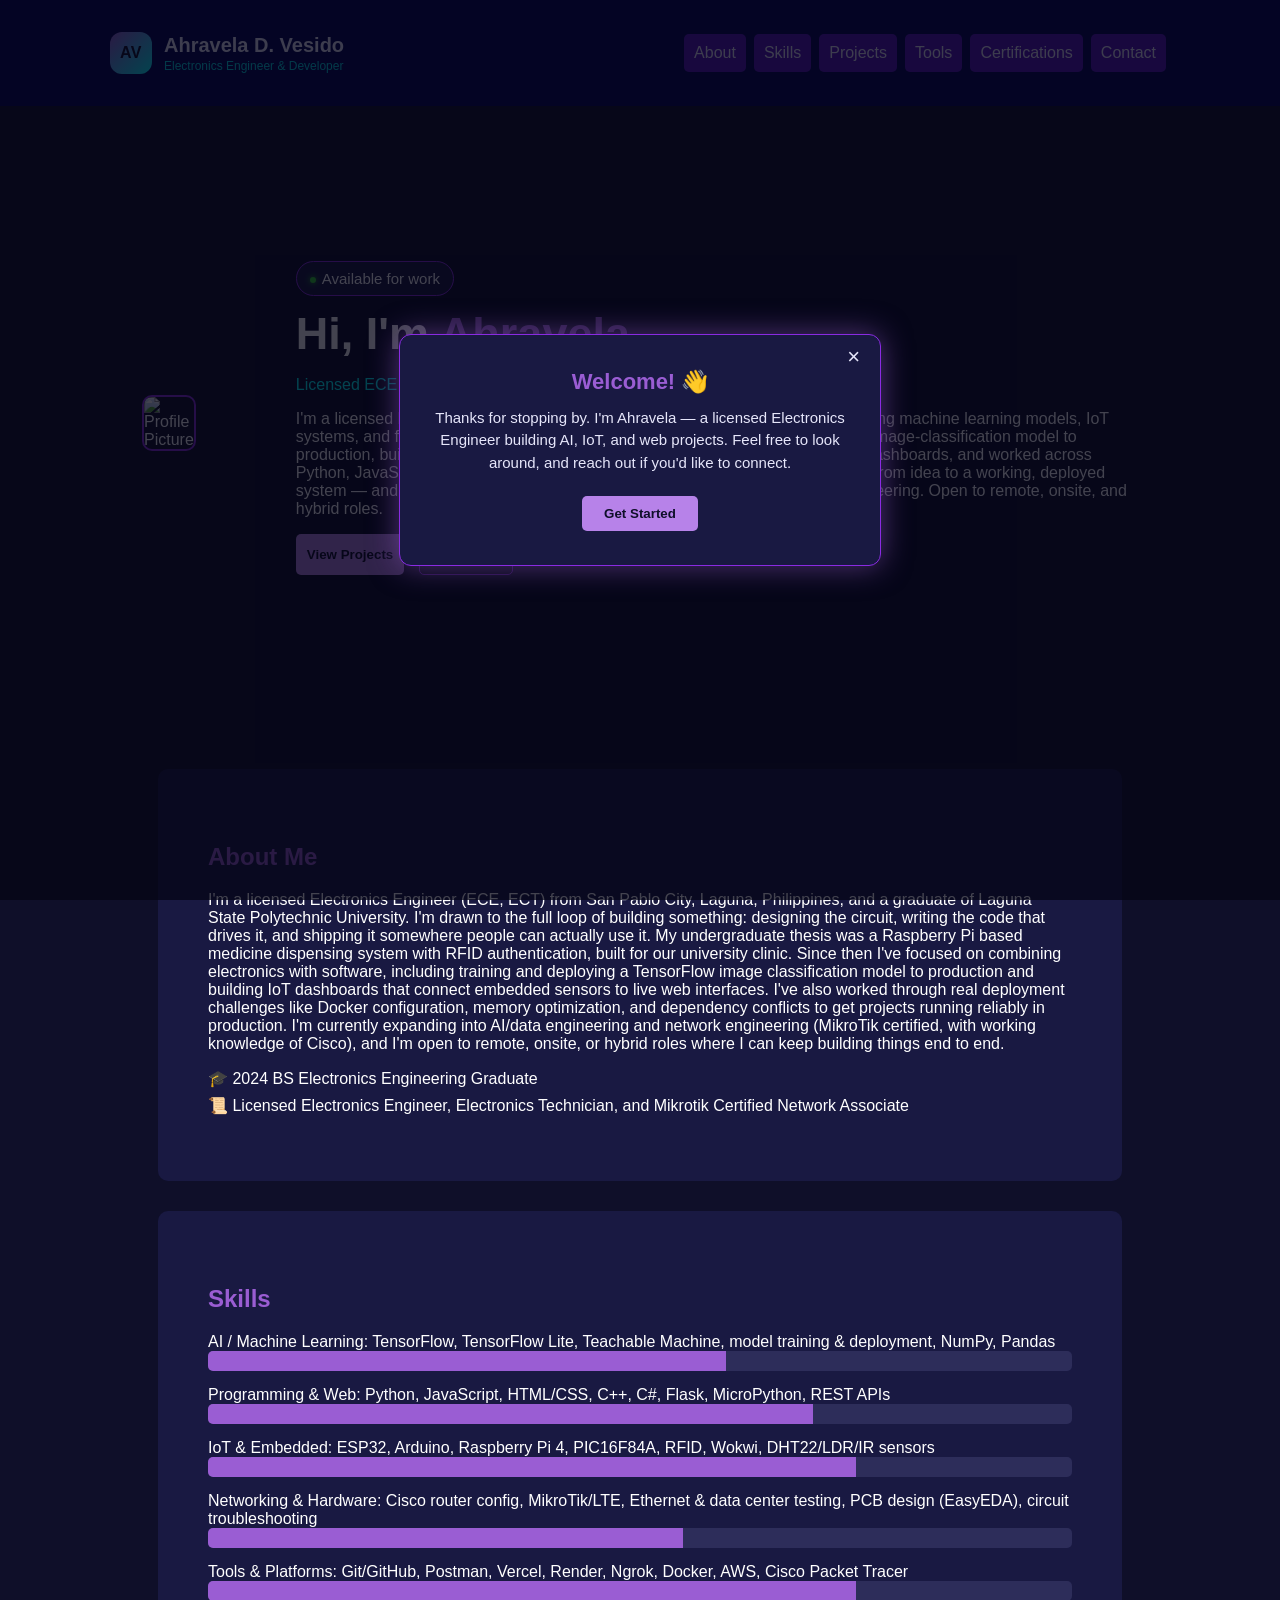
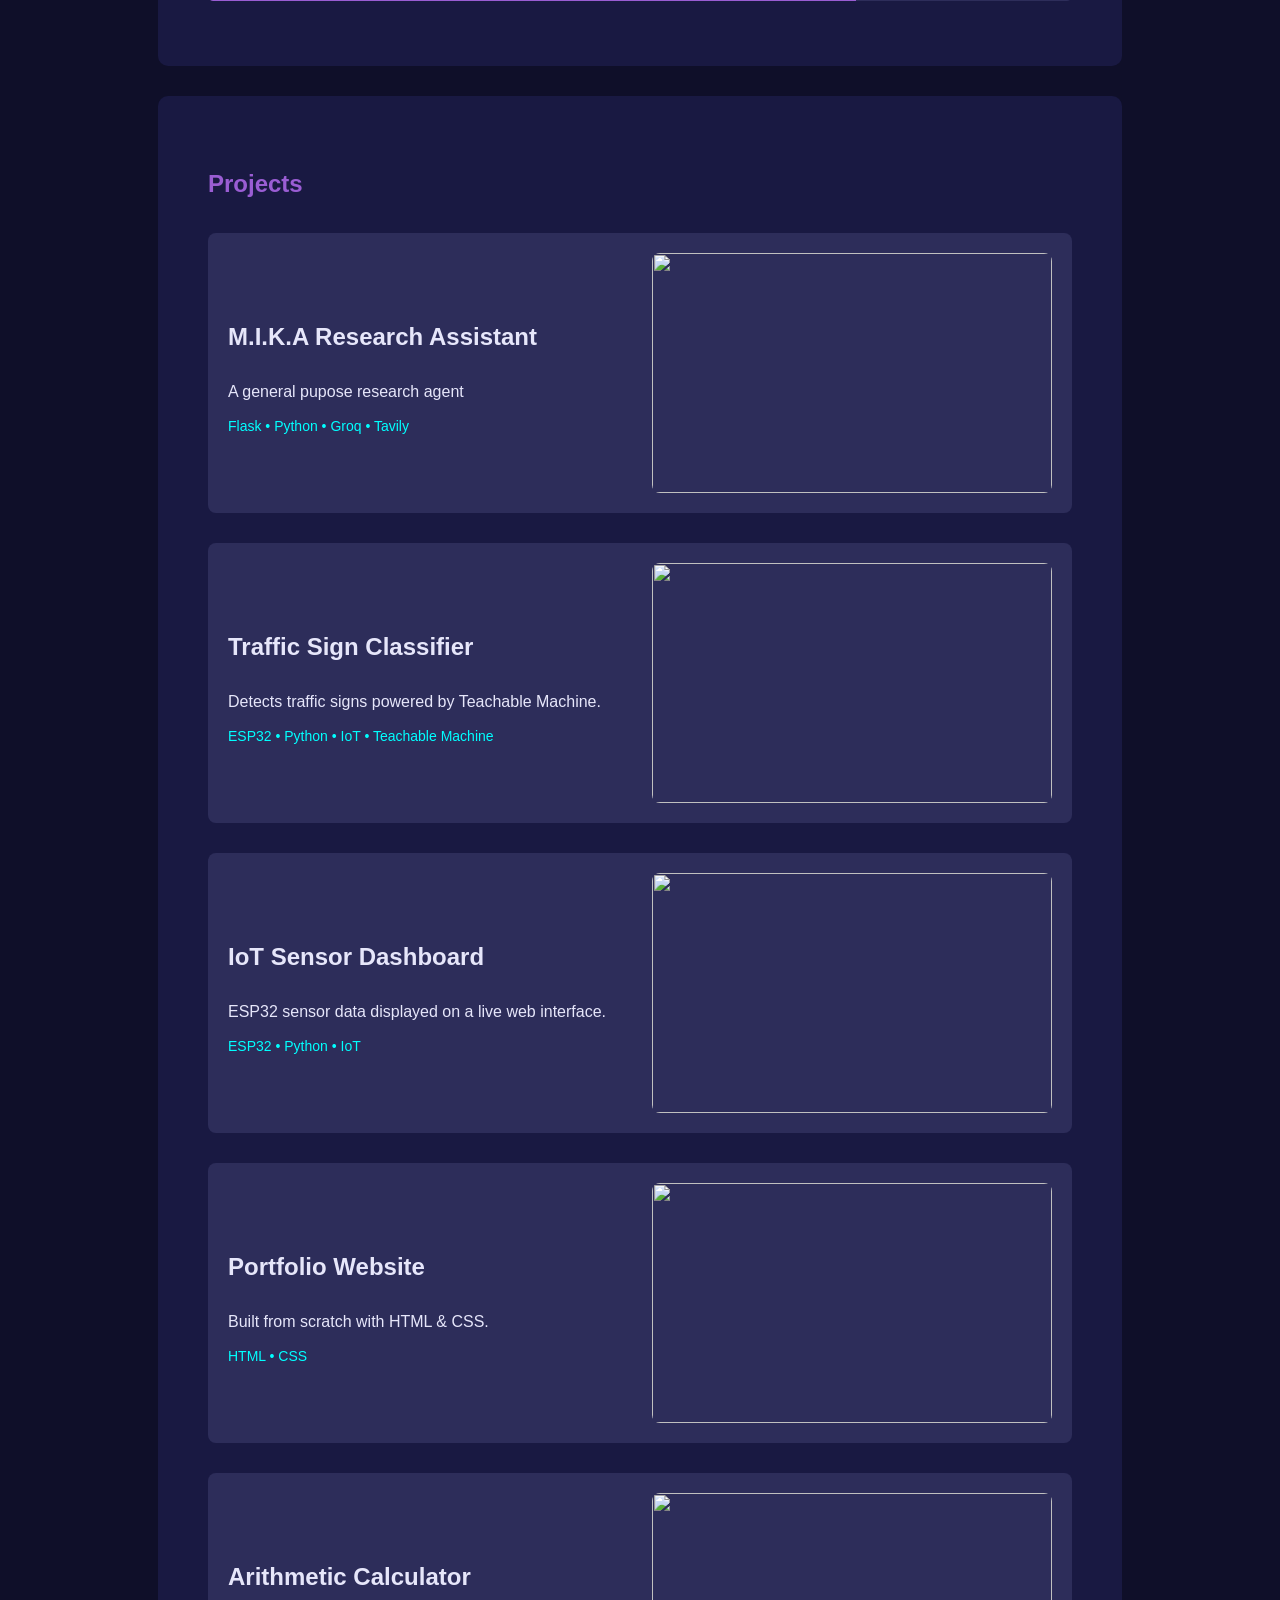
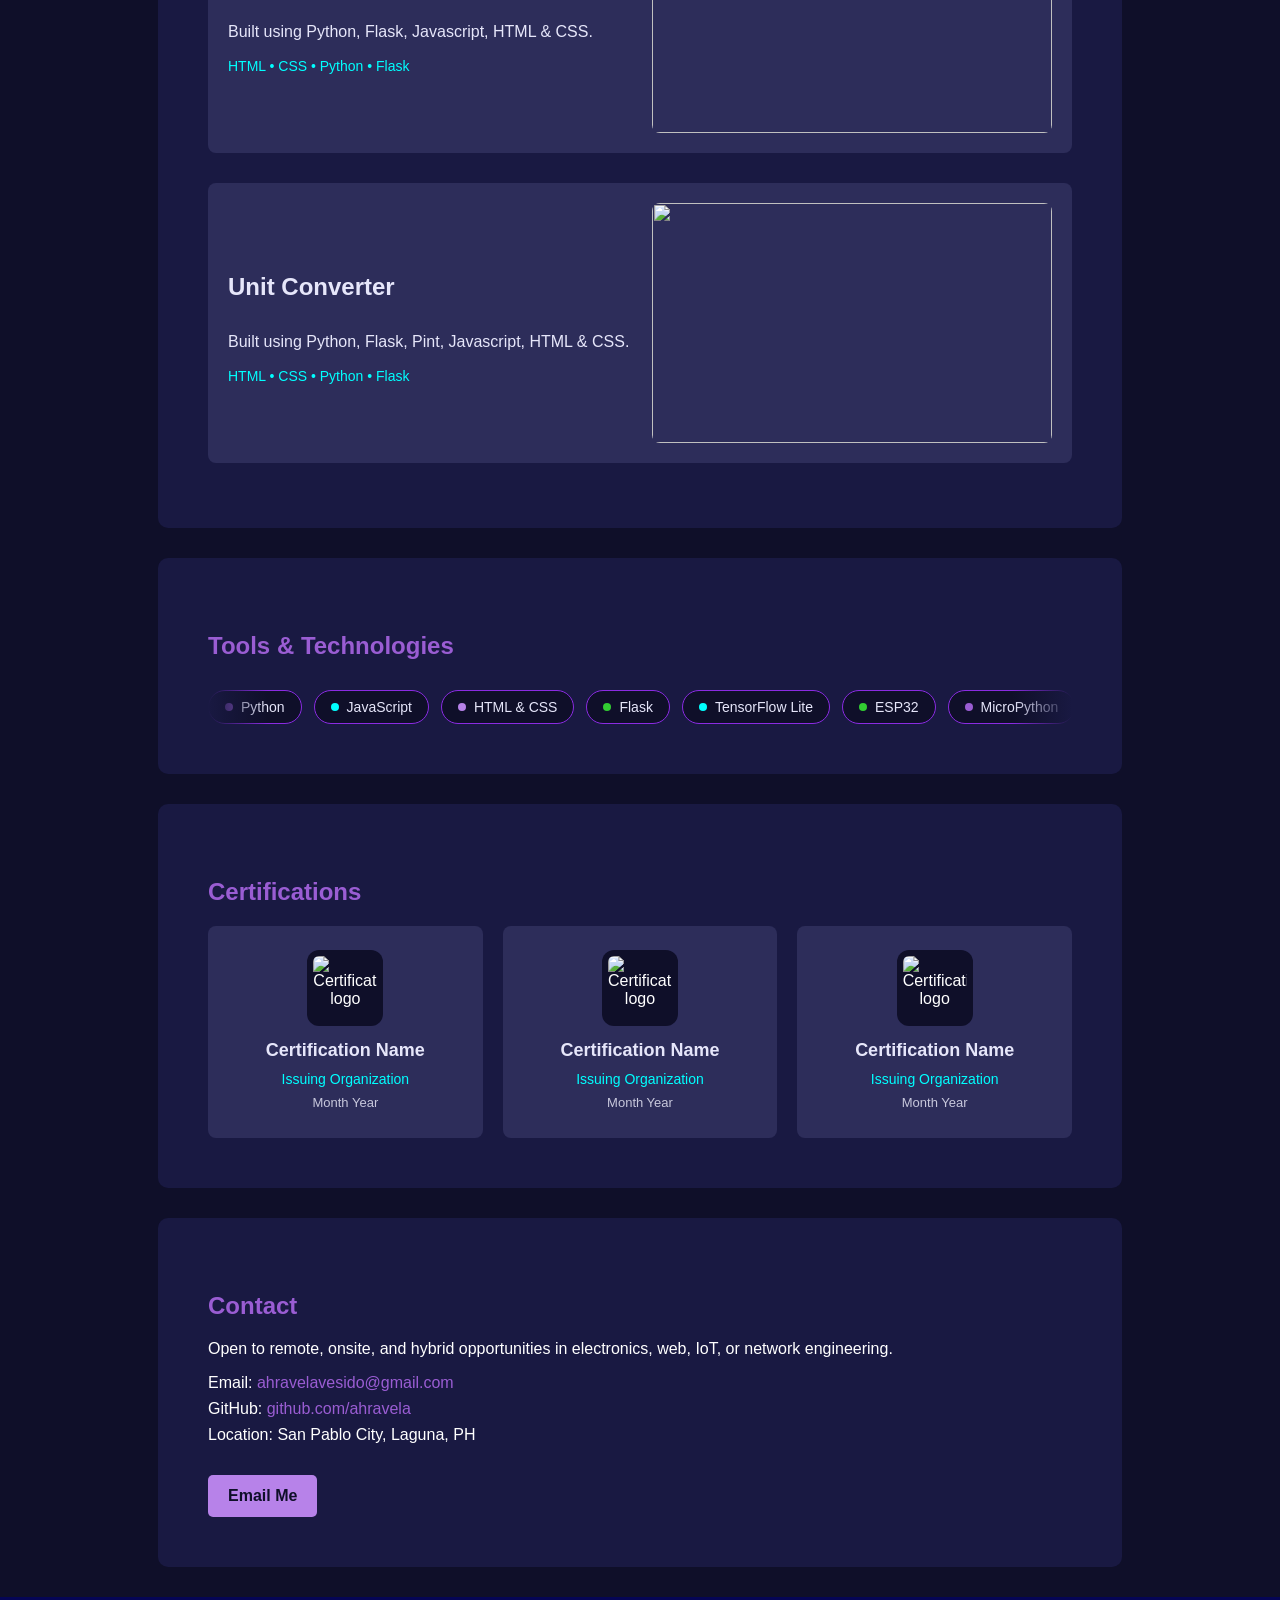
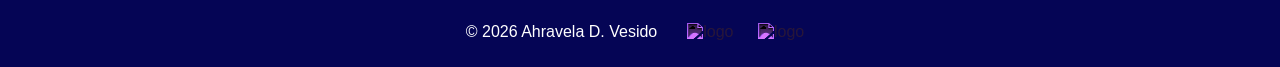
==== commit 5a88a25f: "Adjustment to the design" ====
--- a/index.html
+++ b/index.html
@@ -8,21 +8,45 @@
     
 </head>
 <body>
+    <!-- Welcome Popup -->
+    <div class="modal-overlay" id="welcomeModal">
+        <div class="modal-box">
+            <button class="modal-close" id="modalClose" aria-label="Close welcome message">&times;</button>
+            <h3>Welcome! 👋</h3>
+            <p>Thanks for stopping by. I'm Ahravela — a licensed Electronics Engineer building AI, IoT, and web projects. Feel free to look around, and reach out if you'd like to connect.</p>
+            <button class="modal-cta" id="modalCta">Get Started</button>
+        </div>
+    </div>
+
     <header>
-        <h2>Ahravela D. Vesido</h2>
-        <nav class="right">
+        <div class="brand">
+            <div class="brand-mark">AV</div>
+            <div class="brand-text">
+                <h2>Ahravela D. Vesido</h2>
+                <span class="brand-tag">Electronics Engineer & Developer</span>
+            </div>
+        </div>
+        <button class="hamburger" id="hamburgerBtn" aria-label="Toggle navigation menu" aria-expanded="false" aria-controls="navMenu">
+            <span></span>
+            <span></span>
+            <span></span>
+        </button>
+        <nav class="right" id="navMenu">
             <a href="#about">About</a>
             <a href="#skills">Skills</a>
             <a href="#projects">Projects</a>
             <a href="#tools">Tools</a>
+            <a href="#certifications">Certifications</a>
             <a href="#contact">Contact</a>
         </nav>
     </header>
+    <div class="nav-backdrop" id="navBackdrop"></div>
 
     <main>
         <!-- Hero Section -->
         <section class="s1">
-            <div class="left-s1">
+            <div class="s1-box">
+                <div class="left-s1">
                 <span class="available">Available for work</span>
                 <h4>Hi, I'm <span class="me">Ahravela</span></h4>
                 <p class="pls1">Licensed ECE  & ECT &#183 AI, IoT & Web Developer &#183 Network Engineer</p>
@@ -35,6 +59,8 @@
             <div class="right-s1">
                 <img src="https://i.ibb.co/qbbdmfT/Picsart-25-04-28-18-04-33-724.jpg" alt="Profile Picture">
             </div>
+            </div>
+            
         </section>
 
         <!-- About Section -->
@@ -44,10 +70,9 @@
 My undergraduate thesis was a Raspberry Pi based medicine dispensing system with RFID authentication, built for our university clinic. Since then I've focused on combining electronics with software, including training and deploying a TensorFlow image classification model to production and building IoT dashboards that connect embedded sensors to live web interfaces. I've also worked through real deployment challenges like Docker configuration, memory optimization, and dependency conflicts to get projects running reliably in production.
 I'm currently expanding into AI/data engineering and network engineering (MikroTik certified, with working knowledge of Cisco), and I'm open to remote, onsite, or hybrid roles where I can keep building things end to end.</p>
             <ul class="about-stats">
-                <li>🎓 2024 BS ECE Graduate</li>
-                <li>📜 Licensed Engineer</li>
-                <li>🏅 3+ Certifications</li>
-                <li>🔧 IoT HW + SW Projects</li>
+                <li>🎓 2024 BS Electronics Engineering Graduate</li>
+                <li>📜 Licensed Electronics Engineer, Electronics Technician, and Mikrotik Certified Network Associate</li>
+                
             </ul>
         </section>
 
@@ -59,7 +84,7 @@
                 <div class="bar"><div class="fill" style="width:60%"></div></div>
             </div>
             <div class="skill">
-                <span>Programming & Web: Python, JavaScript, HTML/CSS, C#, Flask, MicroPython, REST APIs</span>
+                <span>Programming & Web: Python, JavaScript, HTML/CSS, C++, C#, Flask, MicroPython, REST APIs</span>
                 <div class="bar"><div class="fill" style="width:70%"></div></div>
             </div>
             <div class="skill">
@@ -87,7 +112,7 @@
                         <span class="tags">Flask • Python • Groq • Tavily</span>
                     </div>
                 </a>
-                <img src="https://i.ibb.co/1YDL4Yxy/traffic.png" alt="">
+                <img src="https://i.ibb.co/1fS96Rwx/mika.png" alt="">
             </div>
             <div class="project-card">
                 <a href="https://traffic-sign-classifier-1-qypn.onrender.com/" class="click">
@@ -150,6 +175,31 @@
             <h3>Tools & Technologies</h3>
             <div class="track-wrapper">
                 <div class="track" id="toolTrack"></div>
+            </div>
+        </section>
+
+        <!-- Certifications Section -->
+        <section id="certifications" class="section-cert">
+            <h3>Certifications</h3>
+            <div class="cert-grid">
+                <div class="cert-card">
+                    <img class="cert-logo" src="https://via.placeholder.com/64" alt="Certification logo">
+                    <h4>Certification Name</h4>
+                    <p class="cert-org">Issuing Organization</p>
+                    <p class="cert-date">Month Year</p>
+                </div>
+                <div class="cert-card">
+                    <img class="cert-logo" src="https://via.placeholder.com/64" alt="Certification logo">
+                    <h4>Certification Name</h4>
+                    <p class="cert-org">Issuing Organization</p>
+                    <p class="cert-date">Month Year</p>
+                </div>
+                <div class="cert-card">
+                    <img class="cert-logo" src="https://via.placeholder.com/64" alt="Certification logo">
+                    <h4>Certification Name</h4>
+                    <p class="cert-org">Issuing Organization</p>
+                    <p class="cert-date">Month Year</p>
+                </div>
             </div>
         </section>
 
@@ -185,4 +235,4 @@
     </footer>
     <script src="script.js"></script>
 </body>
-</html>
+</html>
--- a/styles.css
+++ b/styles.css
@@ -4,6 +4,7 @@
   font-family: Arial, sans-serif;
   background-color: rgb(15, 15, 41);
   color: white;
+  
 }
 
 html {
@@ -20,10 +21,46 @@
   align-items: center;
   background-color: rgb(5, 5, 85);
   color: lavender;
+  padding: 20px 90px;
 }
 
 header h2 {
-  padding: 20px;
+  margin: 0;
+  font-size: 20px;
+}
+
+.brand {
+  display: flex;
+  align-items: center;
+  gap: 12px;
+  padding: 12px 20px;
+}
+
+.brand-mark {
+  display: flex;
+  align-items: center;
+  justify-content: center;
+  width: 42px;
+  height: 42px;
+  flex-shrink: 0;
+  border-radius: 12px;
+  background: linear-gradient(135deg, rgb(154, 93, 211), aqua);
+  color: rgb(15, 15, 41);
+  font-weight: bold;
+  font-size: 16px;
+  letter-spacing: 0.5px;
+}
+
+.brand-text {
+  display: flex;
+  flex-direction: column;
+}
+
+.brand-tag {
+  font-size: 12px;
+  color: aqua;
+  opacity: 0.85;
+  margin-top: 2px;
 }
 
 .right {
@@ -54,7 +91,74 @@
   opacity: 0.5;
 }
 
+/* Hamburger toggle (mobile + tablet nav) */
+.hamburger {
+  display: none;
+  flex-direction: column;
+  justify-content: space-between;
+  width: 26px;
+  height: 18px;
+  background: none;
+  border: none;
+  cursor: pointer;
+  padding: 0;
+  margin-right: 20px;
+  z-index: 150;
+}
+
+.hamburger span {
+  display: block;
+  height: 3px;
+  width: 100%;
+  background-color: lavender;
+  border-radius: 2px;
+  transition: transform 0.3s ease, opacity 0.3s ease;
+}
+
+.hamburger.active span:nth-child(1) {
+  transform: translateY(7.5px) rotate(45deg);
+}
+
+.hamburger.active span:nth-child(2) {
+  opacity: 0;
+}
+
+.hamburger.active span:nth-child(3) {
+  transform: translateY(-7.5px) rotate(-45deg);
+}
+
+/* Nav overlay backdrop (mobile + tablet) */
+.nav-backdrop {
+  display: none;
+  position: fixed;
+  inset: 0;
+  background: rgba(5, 5, 20, 0.6);
+  z-index: 130;
+  opacity: 0;
+  visibility: hidden;
+  transition: opacity 0.3s ease, visibility 0.3s ease;
+}
+
+.nav-backdrop.show {
+  opacity: 1;
+  visibility: visible;
+}
+
+/* Main */
+main {
+  max-width: 80%;
+  margin: auto;
+}
 /* Hero Section */
+
+.s1-box {
+  display: flex;
+  flex-direction: row-reverse;
+  justify-items: center;
+  align-items: center;
+  margin: 150px auto;
+}
+
 .s1 {
   display: flex;
   flex-direction: row;
@@ -64,11 +168,11 @@
   background-color: rgb(15, 15, 41);
   color: white;
   min-height: 300px;
-}
-
-.left-s1 {
-  padding-left: 30px;
-}
+  position: sticky;
+  top: 0;
+  z-index: 1;
+}
+
 
 .available {
   background-color: rgb(25, 25, 66);
@@ -105,11 +209,11 @@
 }
 
 .right-s1 img {
-  height: 160px;
-  width: 156px;
+  height: 250px;
+  width: 250px;
   object-fit: cover;
   border: 2px solid blueviolet;
-  border-radius: 80px;
+  border-radius: 10px;
   margin-right: 100px;
 }
 
@@ -157,17 +261,21 @@
 .section-skill,
 .section-proj,
 .section-tools,
+.section-cert,
 .section-contact {
   padding: 50px;
   background-color: rgb(25, 25, 66);
   margin: 30px;
   border-radius: 10px;
+  position: relative;
+  z-index: 2;
 }
 
 .section-about h3,
 .section-skill h3,
 .section-proj h3,
 .section-tools h3,
+.section-cert h3,
 .section-contact h3 {
   color: rgb(154, 93, 211);
   margin-bottom: 20px;
@@ -358,6 +466,143 @@
   height: 8px;
   border-radius: 50%;
   flex-shrink: 0;
+}
+
+/* Welcome Popup */
+.modal-overlay {
+  position: fixed;
+  inset: 0;
+  background: rgba(5, 5, 20, 0.75);
+  display: flex;
+  align-items: center;
+  justify-content: center;
+  z-index: 200;
+  opacity: 0;
+  visibility: hidden;
+  transition:
+    opacity 0.3s ease,
+    visibility 0.3s ease;
+}
+
+.modal-overlay.show {
+  opacity: 1;
+  visibility: visible;
+}
+
+.modal-box {
+  position: relative;
+  background-color: rgb(25, 25, 66);
+  border: 1px solid blueviolet;
+  border-radius: 12px;
+  padding: 34px 30px;
+  max-width: 420px;
+  width: 90%;
+  text-align: center;
+  box-shadow: 0 0 30px rgba(154, 93, 211, 0.5);
+  transform: translateY(-20px);
+  transition: transform 0.3s ease;
+}
+
+.modal-overlay.show .modal-box {
+  transform: translateY(0);
+}
+
+.modal-close {
+  position: absolute;
+  top: 10px;
+  right: 14px;
+  background: none;
+  border: none;
+  color: lavender;
+  font-size: 22px;
+  line-height: 1;
+  cursor: pointer;
+}
+
+.modal-close:hover {
+  color: aqua;
+}
+
+.modal-box h3 {
+  color: rgb(154, 93, 211);
+  margin: 0 0 12px 0;
+  font-size: 22px;
+}
+
+.modal-box p {
+  color: lavender;
+  margin: 0 0 22px 0;
+  line-height: 1.5;
+  font-size: 15px;
+}
+
+.modal-cta {
+  background-color: rgb(183, 130, 233);
+  color: rgb(15, 15, 41);
+  padding: 10px 22px;
+  border: none;
+  border-radius: 5px;
+  font-weight: bold;
+  cursor: pointer;
+  transition: background-color 0.3s ease;
+}
+
+.modal-cta:hover {
+  background-color: rgb(127, 67, 223);
+  color: white;
+}
+
+/* Certifications */
+.cert-grid {
+  display: grid;
+  grid-template-columns: repeat(auto-fit, minmax(220px, 1fr));
+  gap: 20px;
+}
+
+.cert-card {
+  display: flex;
+  flex-direction: column;
+  align-items: center;
+  text-align: center;
+  background-color: rgb(45, 45, 90);
+  padding: 24px 20px;
+  border-radius: 8px;
+  transition:
+    transform 0.3s ease,
+    box-shadow 0.3s ease;
+}
+
+.cert-card:hover {
+  transform: translateY(-5px);
+  box-shadow: 0 4px 12px rgba(154, 93, 211, 0.5);
+}
+
+.cert-logo {
+  width: 64px;
+  height: 64px;
+  object-fit: contain;
+  border-radius: 12px;
+  margin-bottom: 14px;
+  background-color: rgb(15, 15, 41);
+  padding: 6px;
+}
+
+.cert-card h4 {
+  font-size: 18px;
+  margin: 0 0 6px 0;
+  color: lavender;
+}
+
+.cert-org {
+  color: aqua;
+  margin: 4px 0;
+  font-size: 14px;
+}
+
+.cert-date {
+  color: rgb(200, 200, 220);
+  margin: 4px 0;
+  font-size: 13px;
 }
 
 /* Contact */
@@ -450,6 +695,43 @@
 
 /* Responsive Design */
 @media (max-width: 1024px) {
+  .hamburger {
+    display: flex;
+  }
+
+  .right {
+    position: fixed;
+    top: 0;
+    right: 0;
+    height: 100vh;
+    width: 240px;
+    max-width: 75%;
+    background-color: rgb(5, 5, 85);
+    flex-direction: column;
+    align-items: flex-start;
+    justify-content: flex-start;
+    gap: 8px;
+    padding: 90px 24px 24px;
+    margin-right: 0;
+    box-shadow: -6px 0 20px rgba(0, 0, 0, 0.4);
+    transform: translateX(100%);
+    transition: transform 0.3s ease;
+    z-index: 140;
+  }
+
+  .right.nav-open {
+    transform: translateX(0);
+  }
+
+  .right a {
+    width: 100%;
+    text-align: left;
+  }
+
+  .nav-backdrop {
+    display: block;
+  }
+
   .s1 {
     flex-direction: column;
     text-align: center;
@@ -500,25 +782,21 @@
 
 @media (max-width: 480px) {
   header {
-    flex-direction: column; /* stack name and nav vertically */
-    padding: 10px 0;
+    padding: 12px 16px;
+  }
+
+  .brand {
+    padding: 10px 12px; /* reduce the padding on small screens */
   }
 
   header h2 {
-    padding: 10px; /* reduce the 20px padding */
     font-size: 18px; /* shrink the name text */
   }
 
-  .right {
-    flex-wrap: wrap;
-    justify-content: center;
-    margin: 0 0 10px 0;
-    gap: 6px;
-  }
-
-  .right a {
-    padding: 6px 8px; /* smaller nav buttons */
-    font-size: 13px;
+  .brand-mark {
+    width: 36px;
+    height: 36px;
+    font-size: 14px;
   }
 
   .left-s1 h4 {
@@ -567,4 +845,4 @@
 
 .logo:hover {
   filter: invert(1) sepia(1) saturate(5) hue-rotate(180deg);
-}
+}
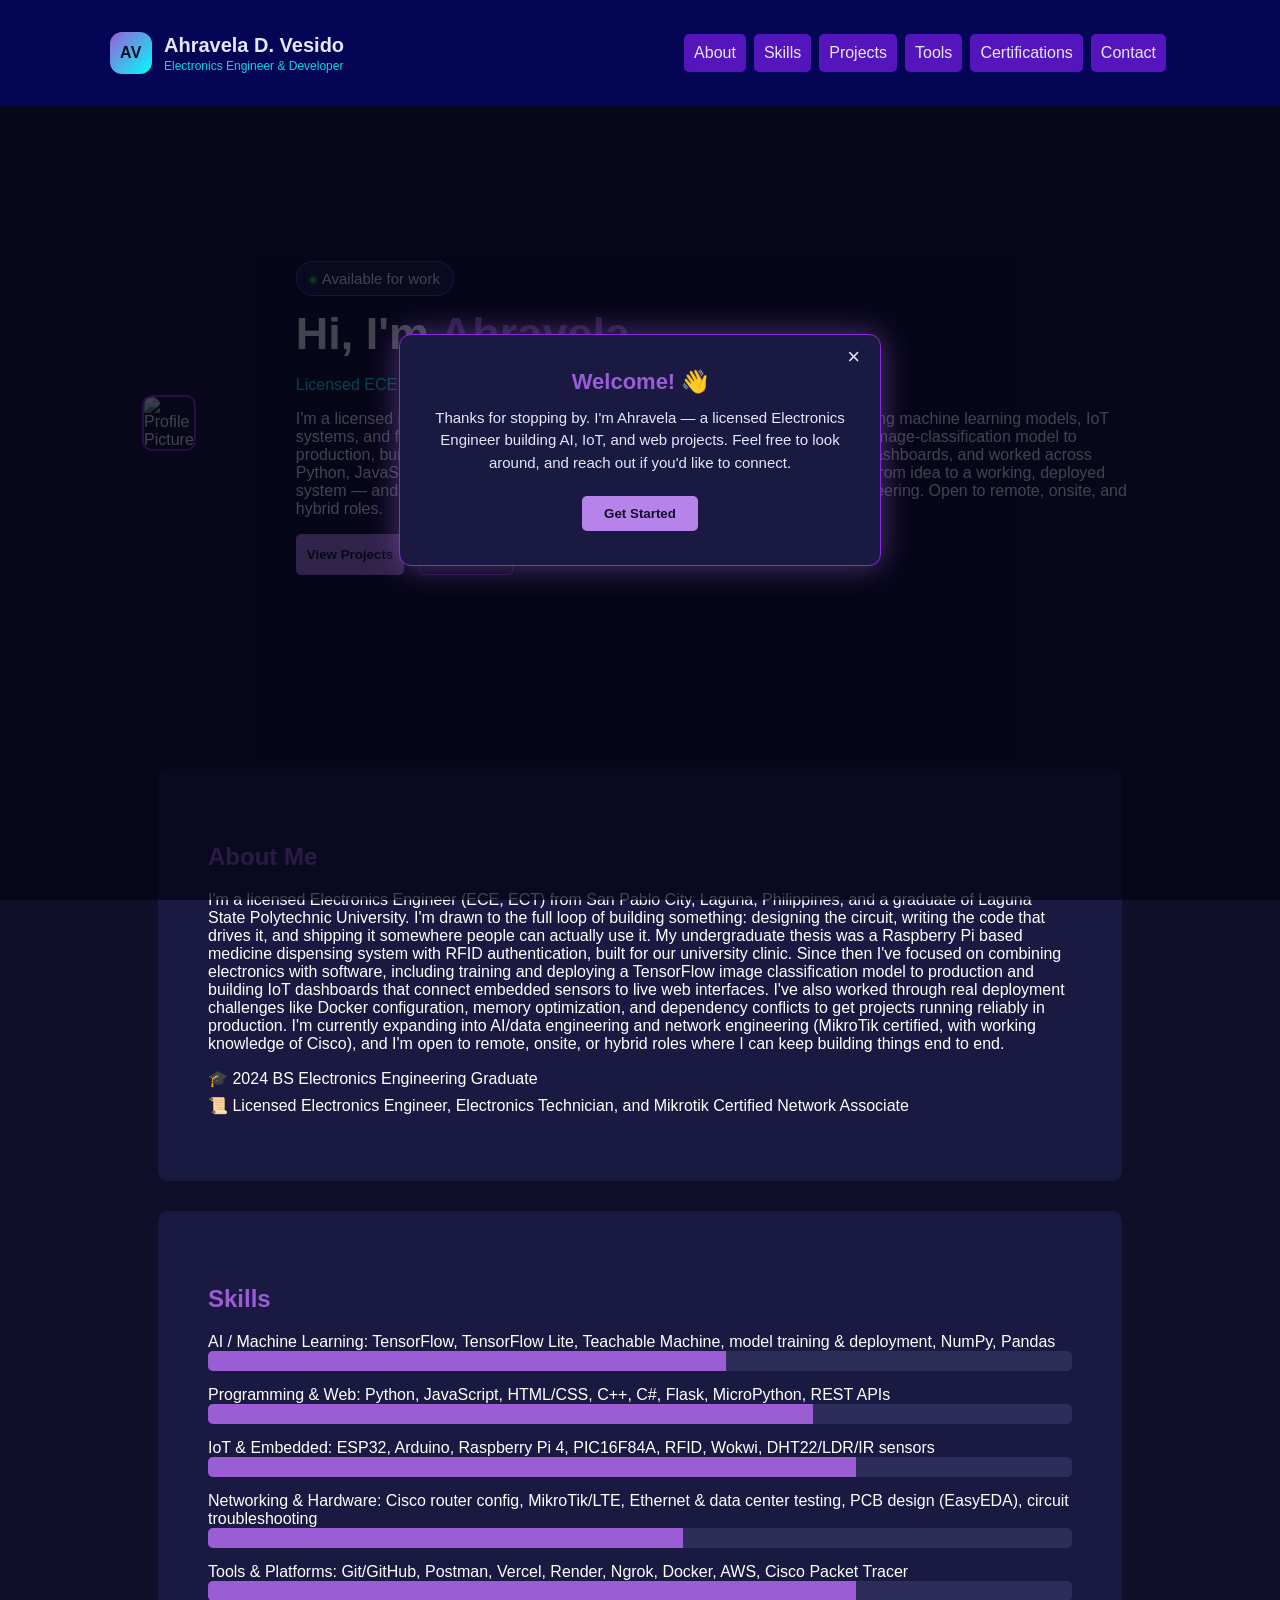
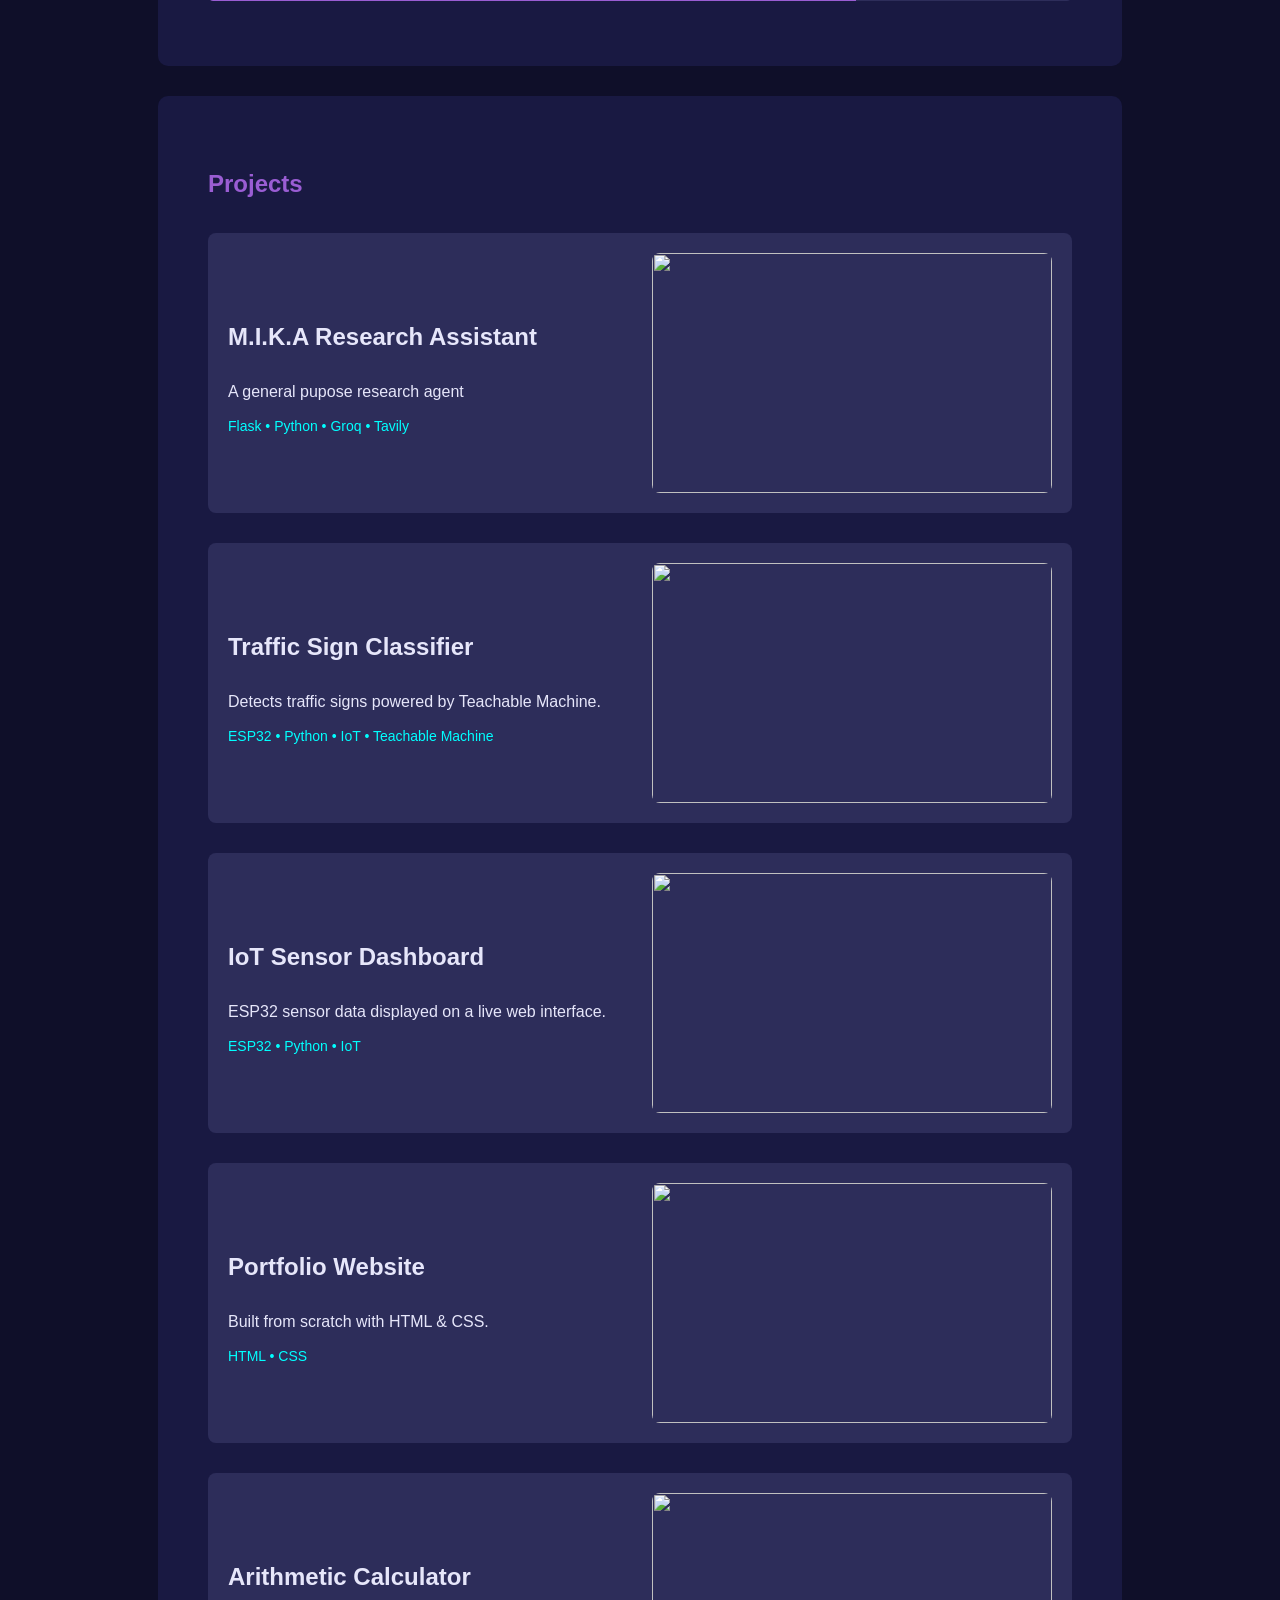
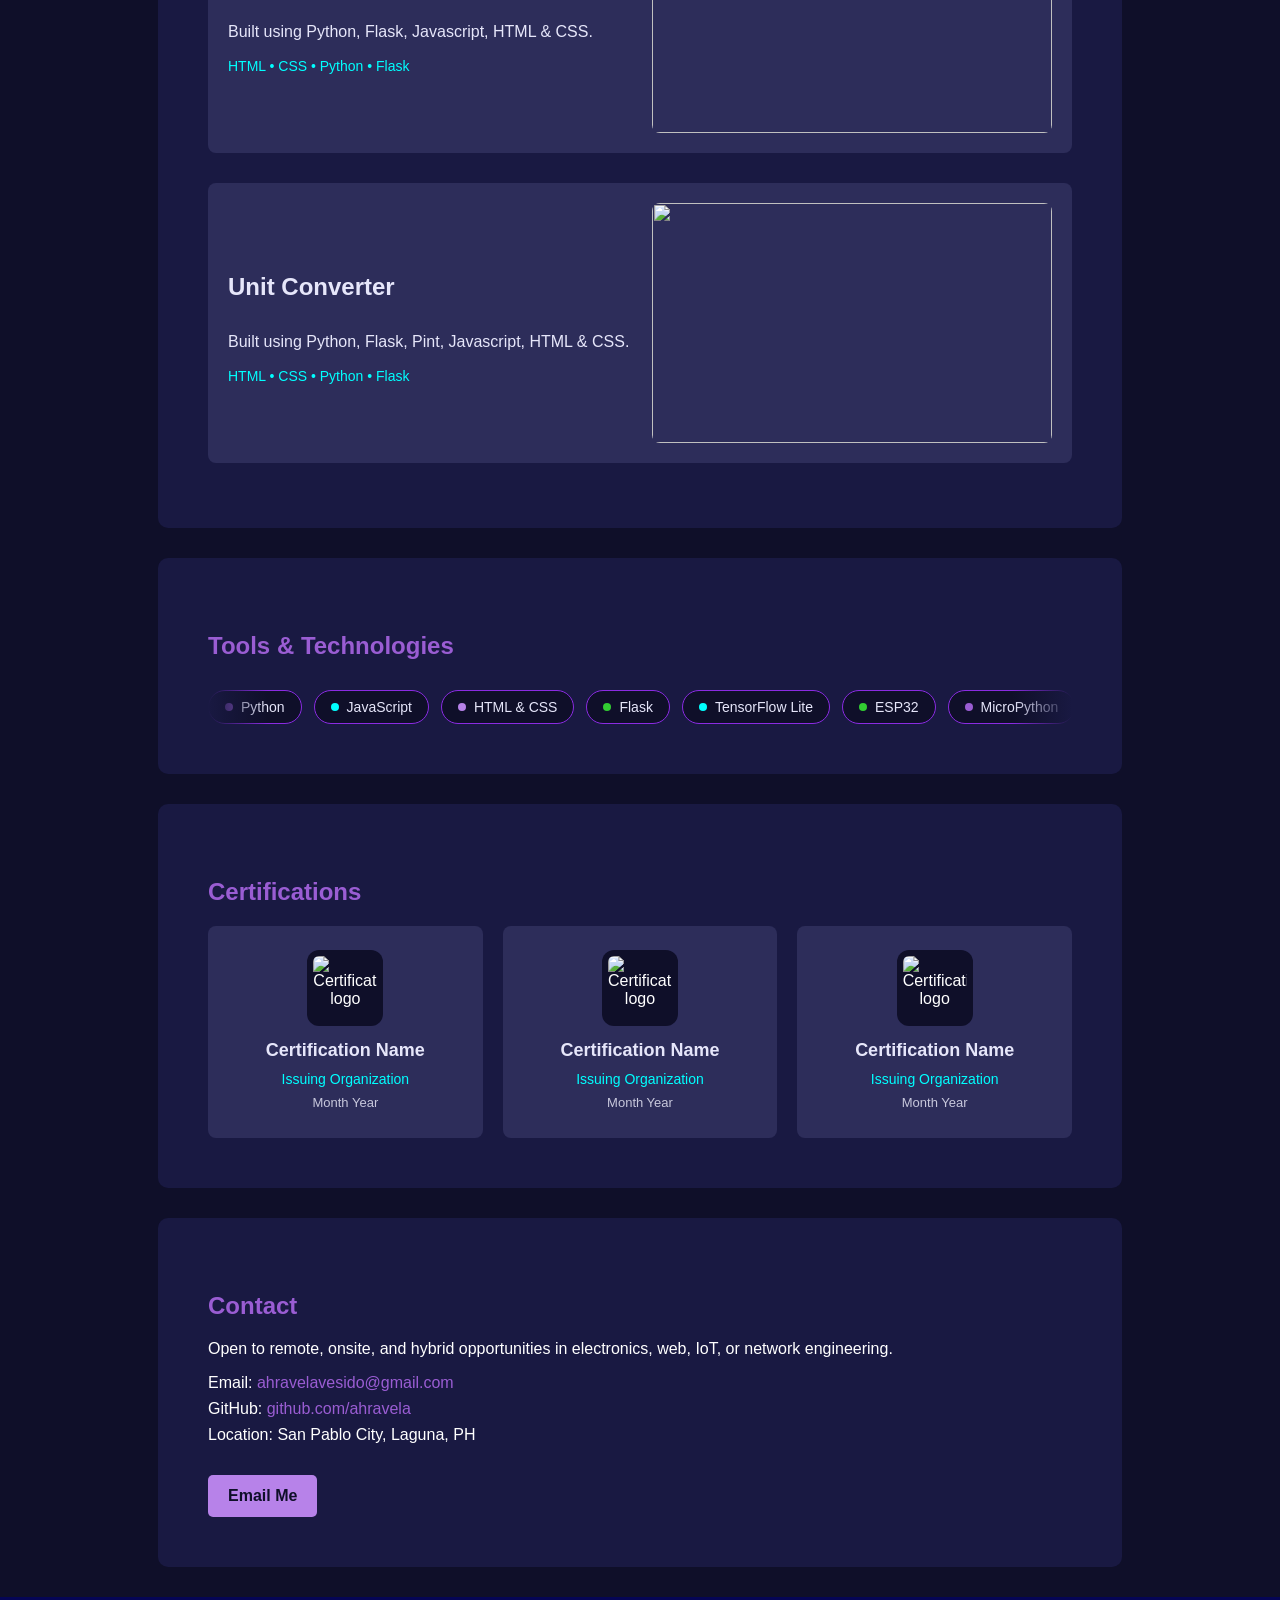
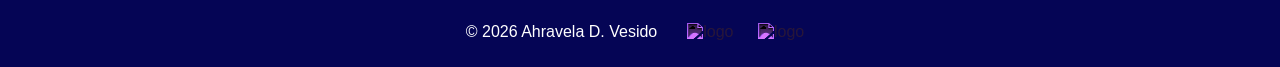
==== commit 2918c326: "Mobile backdrop & Certifications alignment fix" ====
--- a/index.html
+++ b/index.html
@@ -39,8 +39,10 @@
             <a href="#certifications">Certifications</a>
             <a href="#contact">Contact</a>
         </nav>
+
+        <div class="nav-backdrop" id="navBackdrop"></div>
     </header>
-    <div class="nav-backdrop" id="navBackdrop"></div>
+    
 
     <main>
         <!-- Hero Section -->
@@ -235,4 +237,5 @@
     </footer>
     <script src="script.js"></script>
 </body>
-</html>+</html>
+
--- a/styles.css
+++ b/styles.css
@@ -4,11 +4,11 @@
   font-family: Arial, sans-serif;
   background-color: rgb(15, 15, 41);
   color: white;
-  
 }
 
 html {
   scroll-behavior: smooth;
+  scroll-padding-top: 100px;
 }
 
 /* Header */
@@ -16,7 +16,7 @@
   display: flex;
   position: sticky;
   top: 0;
-  z-index: 100;
+  z-index: 1000;
   justify-content: space-between;
   align-items: center;
   background-color: rgb(5, 5, 85);
@@ -103,7 +103,8 @@
   cursor: pointer;
   padding: 0;
   margin-right: 20px;
-  z-index: 150;
+  position: relative;
+  z-index: 3000;
 }
 
 .hamburger span {
@@ -129,19 +130,20 @@
 
 /* Nav overlay backdrop (mobile + tablet) */
 .nav-backdrop {
-  display: none;
   position: fixed;
   inset: 0;
   background: rgba(5, 5, 20, 0.6);
-  z-index: 130;
+  z-index: 1000;
   opacity: 0;
   visibility: hidden;
+  pointer-events: none;
   transition: opacity 0.3s ease, visibility 0.3s ease;
 }
 
 .nav-backdrop.show {
   opacity: 1;
   visibility: visible;
+  pointer-events: auto;
 }
 
 /* Main */
@@ -149,6 +151,7 @@
   max-width: 80%;
   margin: auto;
 }
+
 /* Hero Section */
 
 .s1-box {
@@ -172,7 +175,6 @@
   top: 0;
   z-index: 1;
 }
-
 
 .available {
   background-color: rgb(25, 25, 66);
@@ -269,6 +271,7 @@
   border-radius: 10px;
   position: relative;
   z-index: 2;
+  scroll-margin-top: 120px;
 }
 
 .section-about h3,
@@ -697,6 +700,7 @@
 @media (max-width: 1024px) {
   .hamburger {
     display: flex;
+    z-index: 3000;
   }
 
   .right {
@@ -716,7 +720,9 @@
     box-shadow: -6px 0 20px rgba(0, 0, 0, 0.4);
     transform: translateX(100%);
     transition: transform 0.3s ease;
-    z-index: 140;
+
+    /* Keep mobile nav above backdrop */
+    z-index: 2000;
   }
 
   .right.nav-open {
@@ -726,10 +732,13 @@
   .right a {
     width: 100%;
     text-align: left;
+    position: relative;
+    z-index: 2001;
   }
 
   .nav-backdrop {
     display: block;
+    z-index: 1000;
   }
 
   .s1 {
@@ -739,9 +748,13 @@
     padding: 30px 20px;
   }
 
+  .s1-box {
+    gap: 30px;
+  }
+
   .right-s1 img {
     margin: 20px 0;
-    margin-right: 0; /* removes the 100px right margin */
+    margin-right: 0;
   }
 
   .buttons1 {
@@ -751,7 +764,7 @@
   }
 
   .left-s1 {
-    padding-left: 0; /* removes left offset when centered */
+    padding-left: 0;
   }
 }
 
@@ -778,6 +791,22 @@
     height: auto;
     margin-top: 10px;
   }
+
+  .s1 {
+    position: relative;
+    padding-top: 0;
+  }
+
+  .s1-box {
+    flex-direction: column-reverse;
+    justify-items: auto;
+    align-items: center;
+    text-align: center;
+    gap: 20px;
+    margin: 0 auto;
+    padding-top: 0;
+    padding-bottom: 120px;
+  }
 }
 
 @media (max-width: 480px) {
@@ -827,6 +856,10 @@
     flex-direction: column;
     gap: 10px;
   }
+
+  .section-cert {
+    padding: 10%;
+  }
 }
 
 /* Global link styles - outside media query */
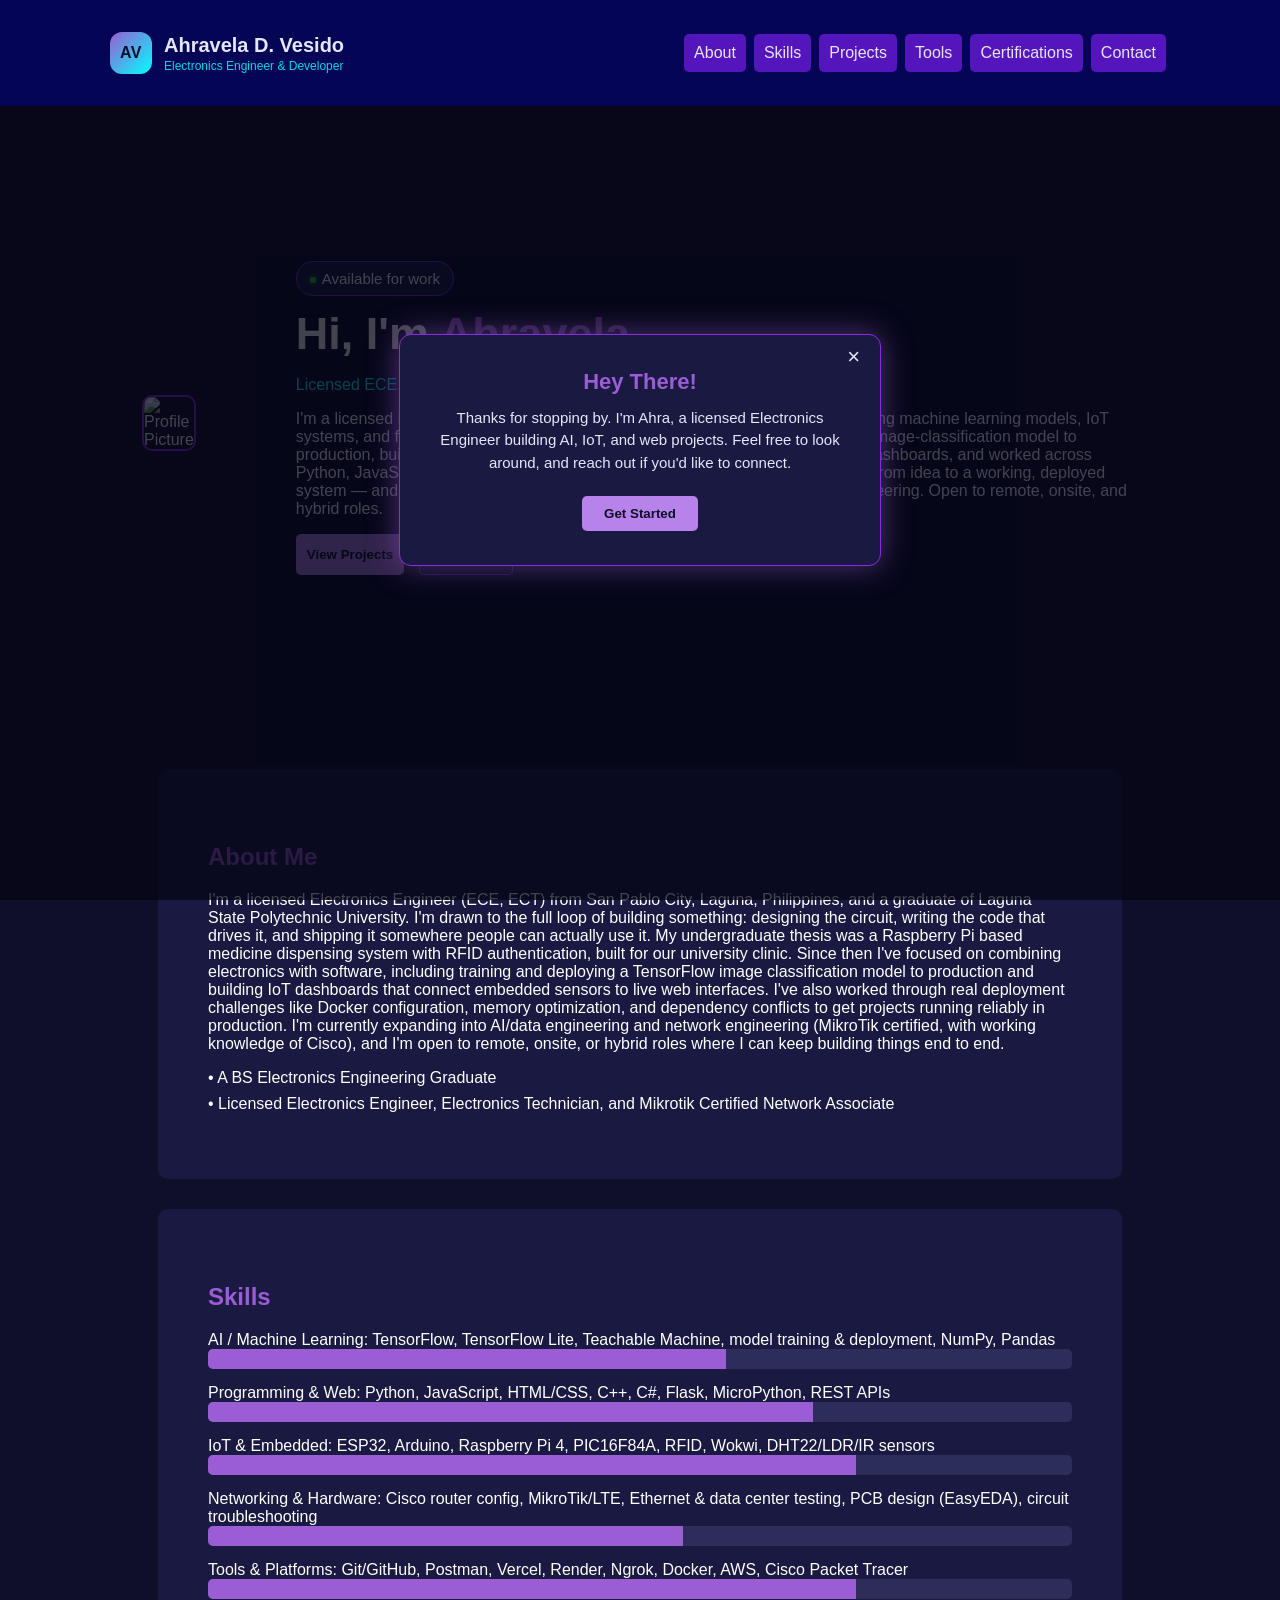
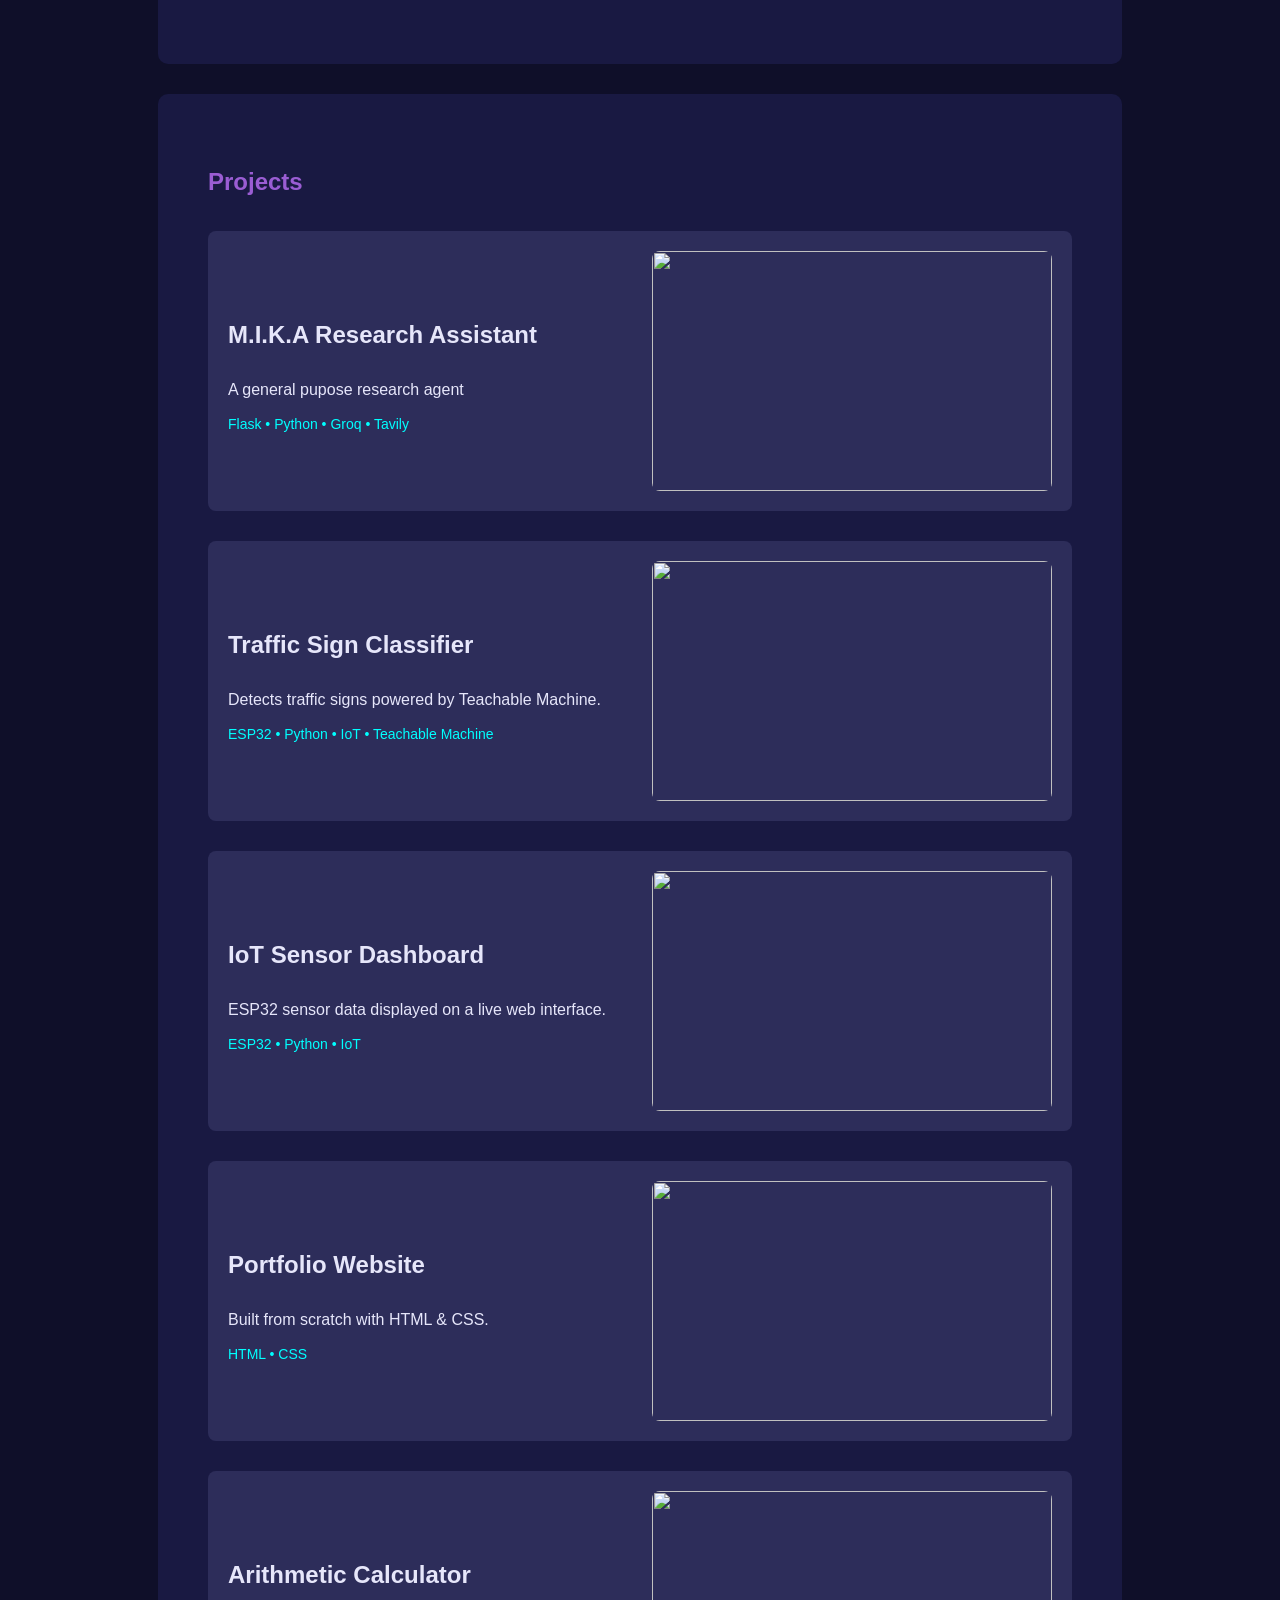
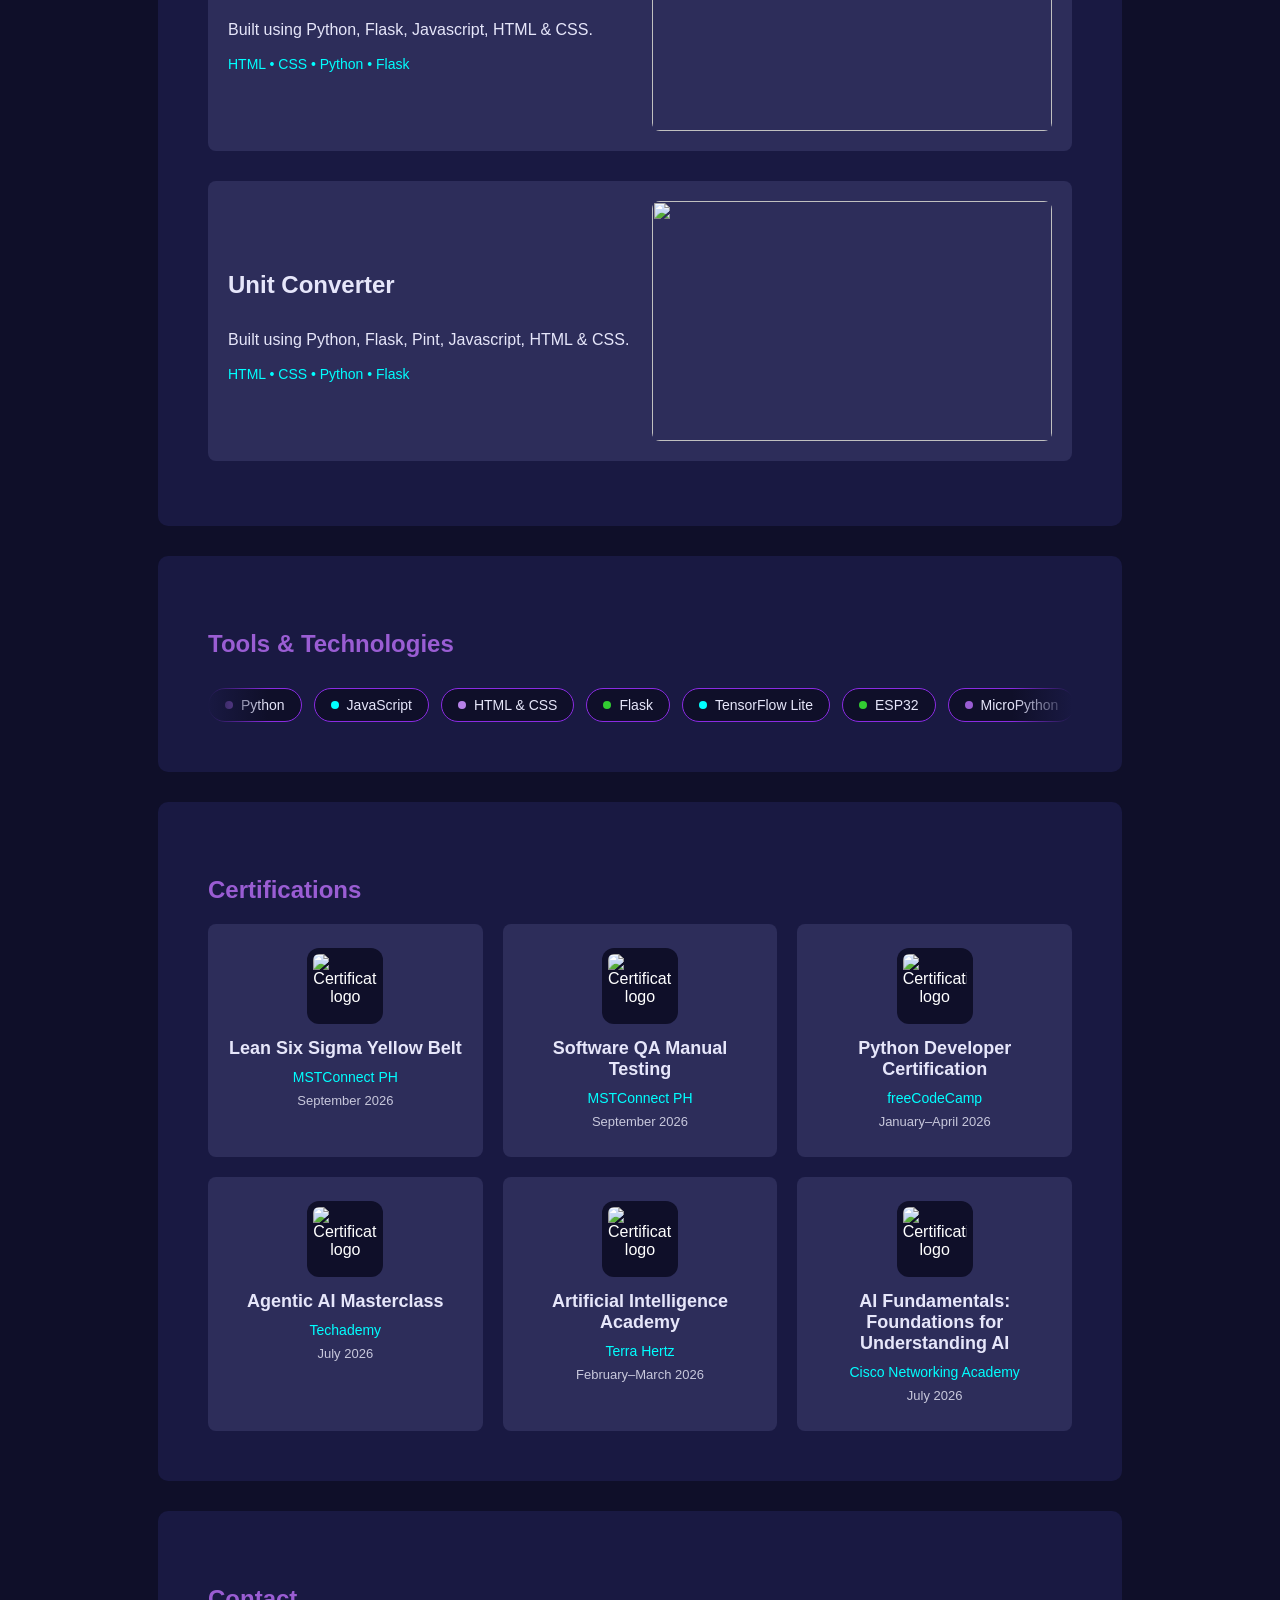
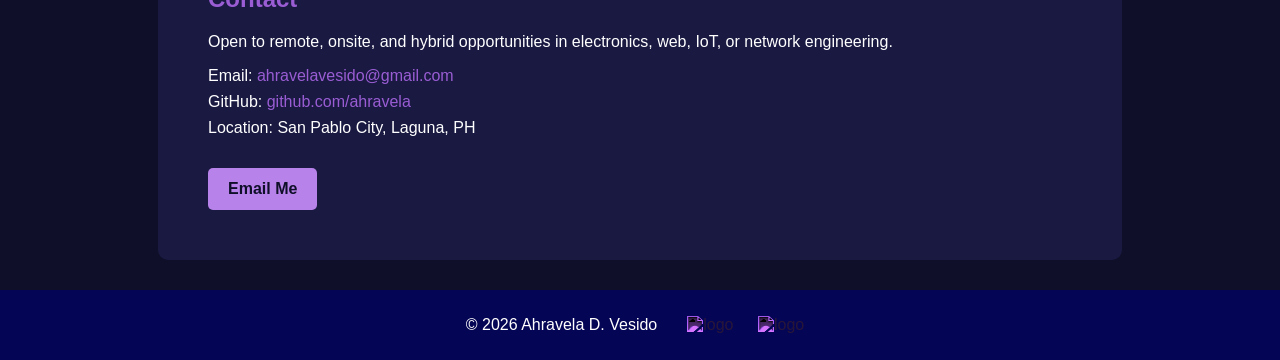
==== commit e1aa5f48: "Additional in certification section" ====
--- a/index.html
+++ b/index.html
@@ -12,8 +12,8 @@
     <div class="modal-overlay" id="welcomeModal">
         <div class="modal-box">
             <button class="modal-close" id="modalClose" aria-label="Close welcome message">&times;</button>
-            <h3>Welcome! 👋</h3>
-            <p>Thanks for stopping by. I'm Ahravela — a licensed Electronics Engineer building AI, IoT, and web projects. Feel free to look around, and reach out if you'd like to connect.</p>
+            <h3>Hey There!</h3>
+            <p>Thanks for stopping by. I'm Ahra, a licensed Electronics Engineer building AI, IoT, and web projects. Feel free to look around, and reach out if you'd like to connect.</p>
             <button class="modal-cta" id="modalCta">Get Started</button>
         </div>
     </div>
@@ -72,8 +72,8 @@
 My undergraduate thesis was a Raspberry Pi based medicine dispensing system with RFID authentication, built for our university clinic. Since then I've focused on combining electronics with software, including training and deploying a TensorFlow image classification model to production and building IoT dashboards that connect embedded sensors to live web interfaces. I've also worked through real deployment challenges like Docker configuration, memory optimization, and dependency conflicts to get projects running reliably in production.
 I'm currently expanding into AI/data engineering and network engineering (MikroTik certified, with working knowledge of Cisco), and I'm open to remote, onsite, or hybrid roles where I can keep building things end to end.</p>
             <ul class="about-stats">
-                <li>🎓 2024 BS Electronics Engineering Graduate</li>
-                <li>📜 Licensed Electronics Engineer, Electronics Technician, and Mikrotik Certified Network Associate</li>
+                <li> • A BS Electronics Engineering Graduate</li>
+                <li> • Licensed Electronics Engineer, Electronics Technician, and Mikrotik Certified Network Associate</li>
                 
             </ul>
         </section>
@@ -185,23 +185,42 @@
             <h3>Certifications</h3>
             <div class="cert-grid">
                 <div class="cert-card">
-                    <img class="cert-logo" src="https://via.placeholder.com/64" alt="Certification logo">
-                    <h4>Certification Name</h4>
-                    <p class="cert-org">Issuing Organization</p>
-                    <p class="cert-date">Month Year</p>
-                </div>
-                <div class="cert-card">
-                    <img class="cert-logo" src="https://via.placeholder.com/64" alt="Certification logo">
-                    <h4>Certification Name</h4>
-                    <p class="cert-org">Issuing Organization</p>
-                    <p class="cert-date">Month Year</p>
-                </div>
-                <div class="cert-card">
-                    <img class="cert-logo" src="https://via.placeholder.com/64" alt="Certification logo">
-                    <h4>Certification Name</h4>
-                    <p class="cert-org">Issuing Organization</p>
-                    <p class="cert-date">Month Year</p>
-                </div>
+                    <img class="cert-logo" src="https://i.ibb.co/C5rRjjcp/298375083-409146487975919-7384143170136005345-n.jpg" alt="Certification logo">
+                    <h4>Lean Six Sigma Yellow Belt</h4>
+                    <p class="cert-org">MSTConnect PH</p>
+                    <p class="cert-date">September 2026</p>
+                </div>
+                <div class="cert-card">
+                    <img class="cert-logo" src="https://i.ibb.co/C5rRjjcp/298375083-409146487975919-7384143170136005345-n.jpg" alt="Certification logo">
+                    <h4>Software QA Manual Testing</h4>
+                    <p class="cert-org">MSTConnect PH</p>
+                    <p class="cert-date">September 2026</p>
+                </div>
+                <div class="cert-card">
+                    <img class="cert-logo" src="https://i.ibb.co/Q3dpXjf9/freecodecamp.jpg" alt="Certification logo">
+                    <h4>Python Developer Certification</h4>
+                    <p class="cert-org">freeCodeCamp</p>
+                    <p class="cert-date">January–April 2026</p>
+                </div>
+                <div class="cert-card">
+                    <img class="cert-logo" src="https://i.ibb.co/3YQx6GnJ/Techademy-High-1.jpg" alt="Certification logo">
+                    <h4>Agentic AI Masterclass</h4>
+                    <p class="cert-org">Techademy</p>
+                    <p class="cert-date">July 2026</p>
+                </div>
+                <div class="cert-card">
+                    <img class="cert-logo" src="https://i.ibb.co/yn8bhdSb/terrahertz-logo.jpg" alt="Certification logo">
+                    <h4>Artificial Intelligence Academy</h4>
+                    <p class="cert-org">Terra Hertz</p>
+                    <p class="cert-date"> February–March 2026 </p>
+                </div>
+                <div class="cert-card">
+                    <img class="cert-logo" src="https://i.ibb.co/RpZ1MVx7/Cisco-Networking-Academy-Logo.png" alt="Certification logo">
+                    <h4>AI Fundamentals: Foundations for Understanding AI </h4>
+                    <p class="cert-org">Cisco Networking Academy</p>
+                    <p class="cert-date">July 2026</p>
+                </div>
+                
             </div>
         </section>
 
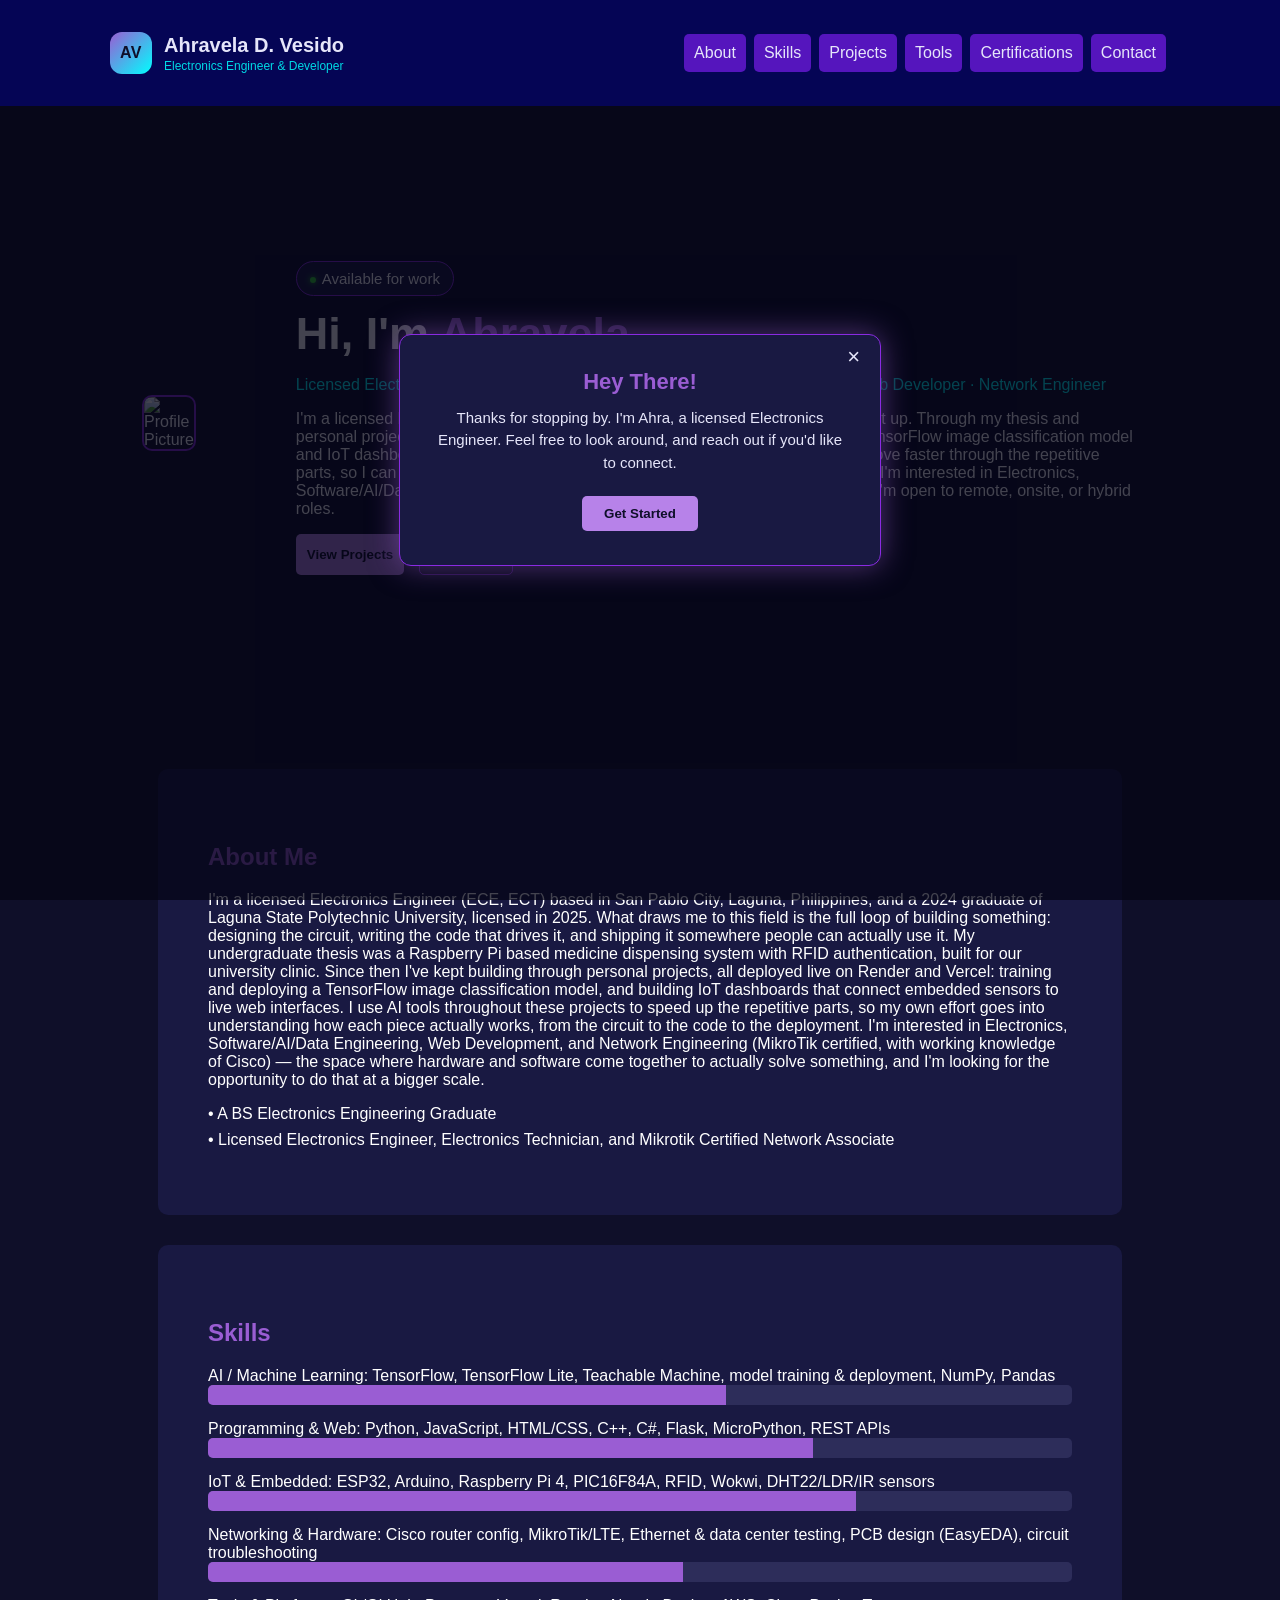
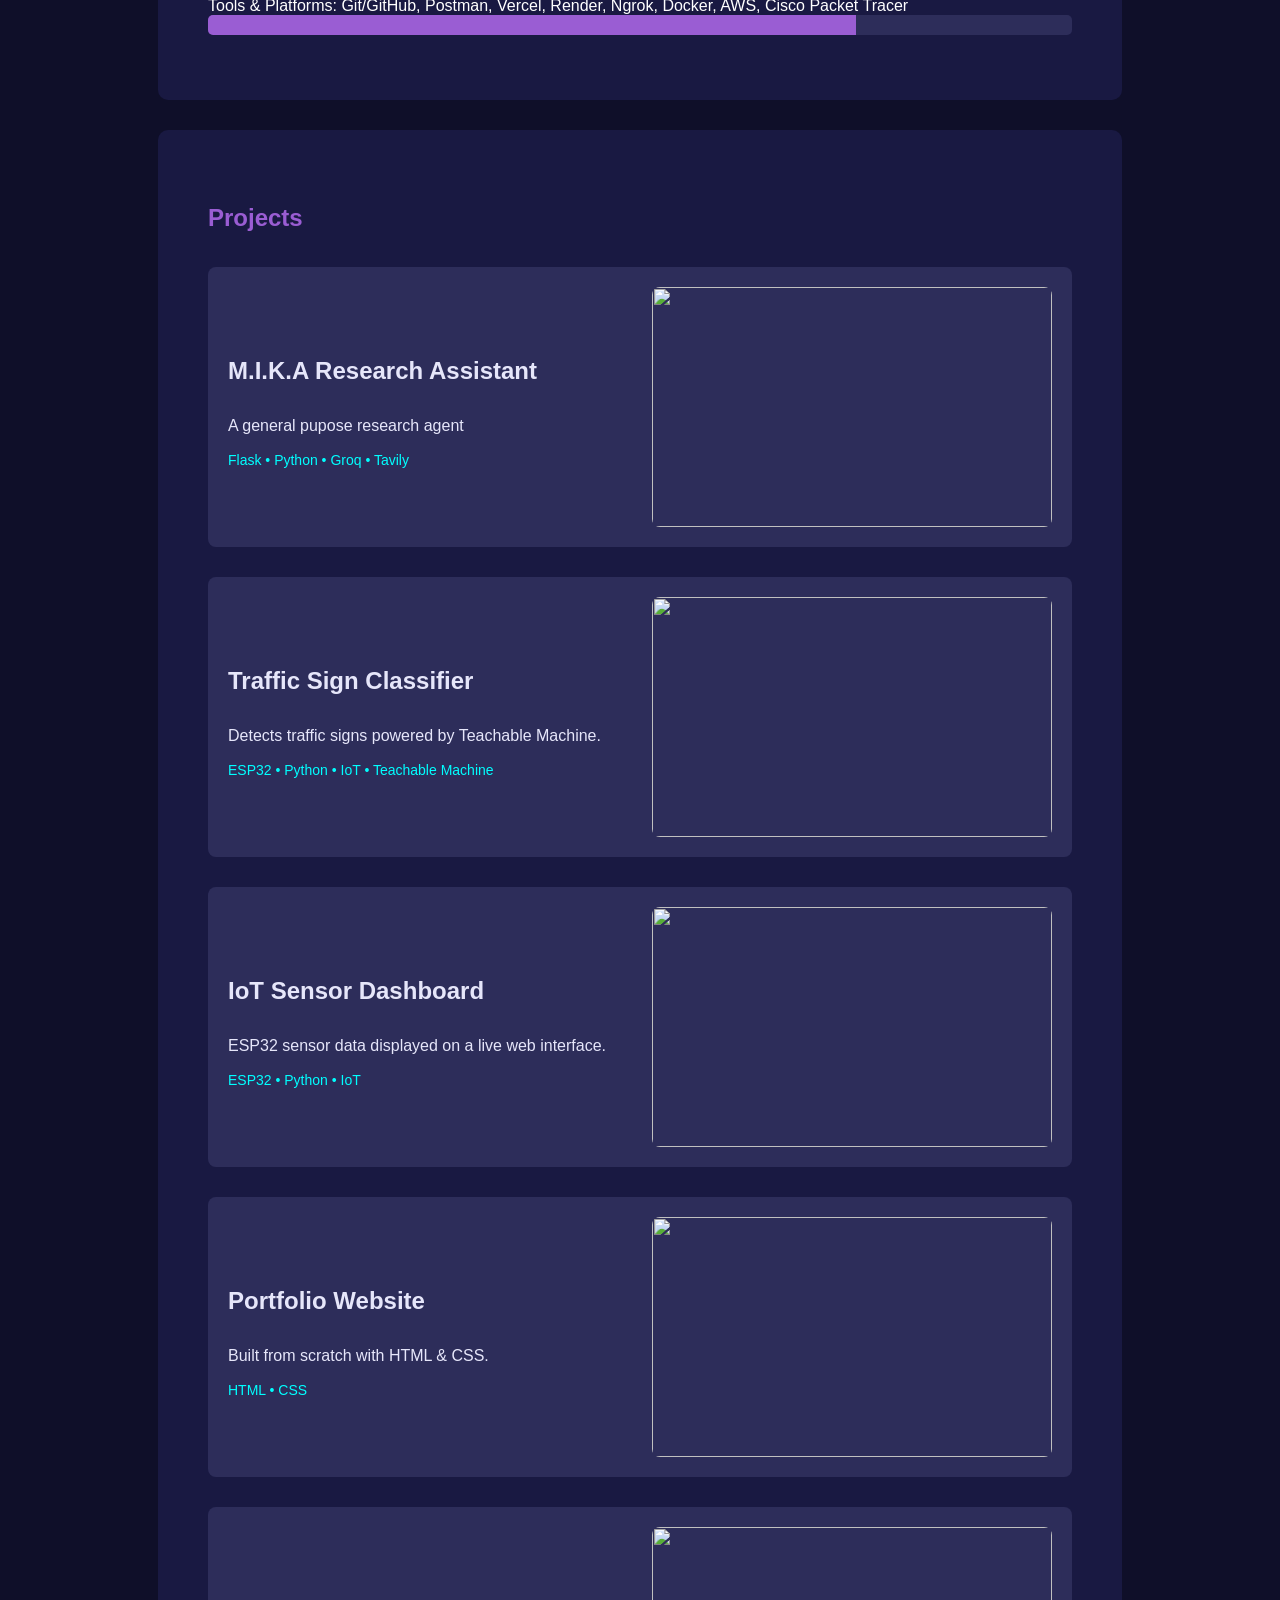
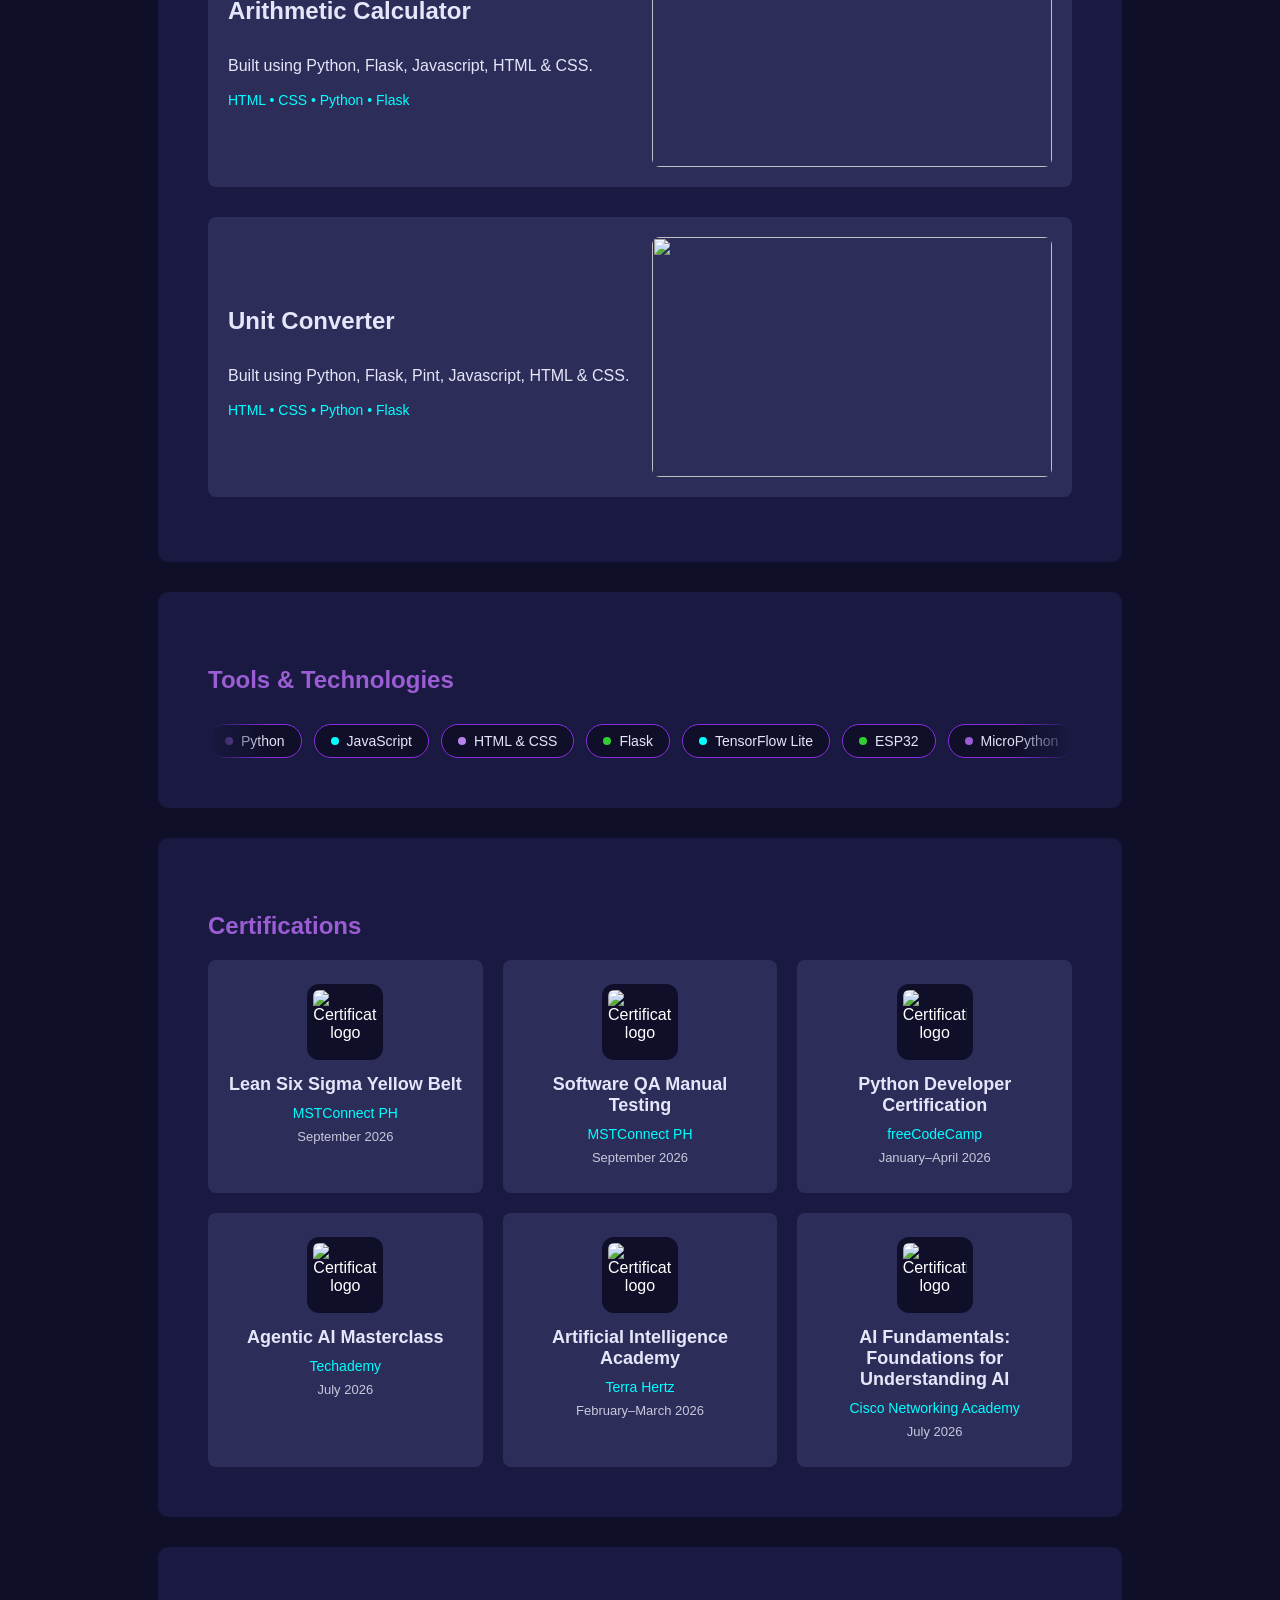
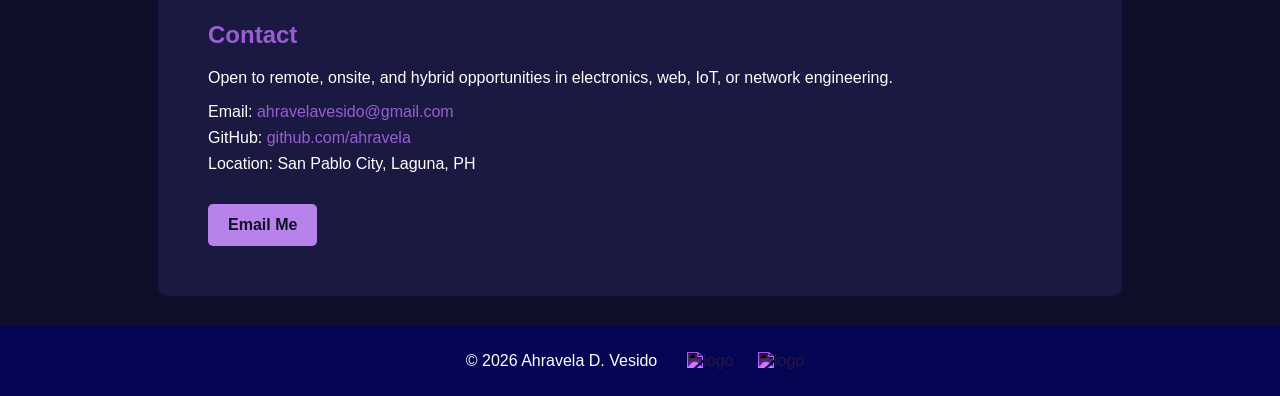
==== commit 2a5649df: "Changes on the about and hero section" ====
--- a/index.html
+++ b/index.html
@@ -13,7 +13,7 @@
         <div class="modal-box">
             <button class="modal-close" id="modalClose" aria-label="Close welcome message">&times;</button>
             <h3>Hey There!</h3>
-            <p>Thanks for stopping by. I'm Ahra, a licensed Electronics Engineer building AI, IoT, and web projects. Feel free to look around, and reach out if you'd like to connect.</p>
+            <p>Thanks for stopping by. I'm Ahra, a licensed Electronics Engineer. Feel free to look around, and reach out if you'd like to connect.</p>
             <button class="modal-cta" id="modalCta">Get Started</button>
         </div>
     </div>
@@ -51,8 +51,19 @@
                 <div class="left-s1">
                 <span class="available">Available for work</span>
                 <h4>Hi, I'm <span class="me">Ahravela</span></h4>
-                <p class="pls1">Licensed ECE  & ECT &#183 AI, IoT & Web Developer &#183 Network Engineer</p>
-                <p>I'm a licensed Electronics Engineer with hands-on experience building and deploying machine learning models, IoT systems, and full-stack web applications. I've trained and deployed a TensorFlow image-classification model to production, built automated data pipelines connecting embedded sensors to live dashboards, and worked across Python, JavaScript, PCB design, and network configuration. I like taking a project from idea to a working, deployed system — and I'm currently expanding into AI/data engineering and network engineering. Open to remote, onsite, and hybrid roles.</p>
+                <p class="pls1">Licensed Electronics Engineer and Electronics Technician &#183 Software, AI, IoT & Web Developer &#183 Network Engineer</p>
+                <p>
+                    I'm a licensed Electronics Engineer (ECE, ECT) who 
+                    builds systems from the circuit up. Through my thesis 
+                    and personal projects, all deployed live on Render and 
+                    Vercel, I've built things like a TensorFlow image
+                     classification model and IoT dashboards connecting 
+                     embedded sensors to the web. I use AI tools to move 
+                     faster through the repetitive parts, so I can put my 
+                     energy into understanding how each system actually
+                      works. I'm interested in Electronics, Software/AI/Data Engineering, Web Development, and Network Engineering, 
+                    and I'm open to remote, onsite, or hybrid roles.
+                </p>
                 <div class="buttons1">
                     <button class="pbutton">View Projects</button>
                     <button class="cbutton" >Contact Me</button>
@@ -68,9 +79,23 @@
         <!-- About Section -->
         <section id="about" class="section-about">
             <h3>About Me</h3>
-            <p>I'm a licensed Electronics Engineer (ECE, ECT) from San Pablo City, Laguna, Philippines, and a graduate of Laguna State Polytechnic University. I'm drawn to the full loop of building something: designing the circuit, writing the code that drives it, and shipping it somewhere people can actually use it.
-My undergraduate thesis was a Raspberry Pi based medicine dispensing system with RFID authentication, built for our university clinic. Since then I've focused on combining electronics with software, including training and deploying a TensorFlow image classification model to production and building IoT dashboards that connect embedded sensors to live web interfaces. I've also worked through real deployment challenges like Docker configuration, memory optimization, and dependency conflicts to get projects running reliably in production.
-I'm currently expanding into AI/data engineering and network engineering (MikroTik certified, with working knowledge of Cisco), and I'm open to remote, onsite, or hybrid roles where I can keep building things end to end.</p>
+            <p>I'm a licensed Electronics Engineer (ECE, ECT) based in San Pablo City,
+                Laguna, Philippines, and a 2024 graduate of Laguna State Polytechnic University,
+                licensed in 2025. What draws me to this field is the full loop of building 
+                something: designing the circuit, writing the code that drives it, and shipping 
+                it somewhere people can actually use it.
+
+                My undergraduate thesis was a Raspberry Pi based medicine
+                dispensing system with RFID authentication, built for our
+                university clinic. Since then I've kept building through 
+                personal projects, all deployed live on Render and Vercel:
+                training and deploying a TensorFlow image classification model, and
+                building IoT dashboards that connect embedded sensors to live web
+                interfaces. I use AI tools throughout these projects to speed up the repetitive parts, 
+                so my own effort goes into understanding how each piece actually works, from 
+                the circuit to the code to the deployment.
+
+                I'm interested in Electronics, Software/AI/Data Engineering, Web Development, and Network Engineering (MikroTik certified, with working knowledge of Cisco) — the space where hardware and software come together to actually solve something, and I'm looking for the opportunity to do that at a bigger scale.</p>
             <ul class="about-stats">
                 <li> • A BS Electronics Engineering Graduate</li>
                 <li> • Licensed Electronics Engineer, Electronics Technician, and Mikrotik Certified Network Associate</li>
